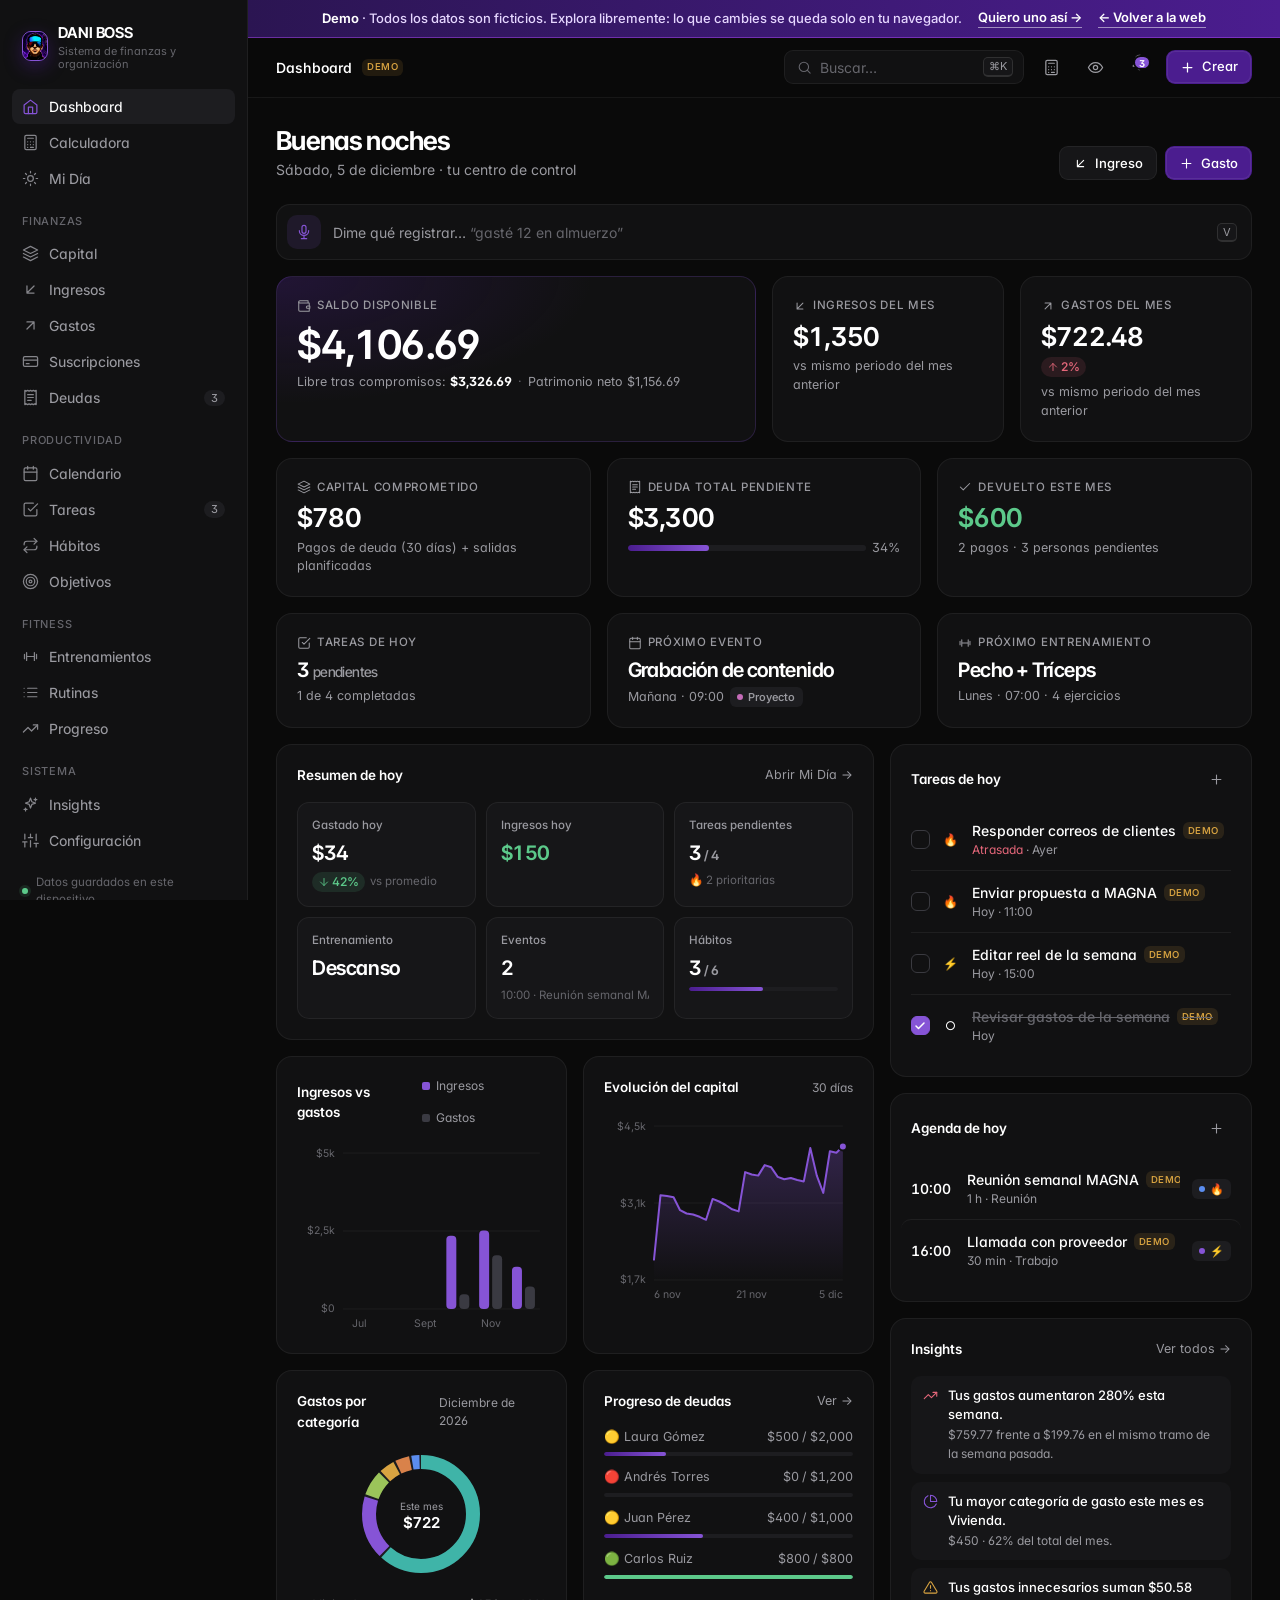
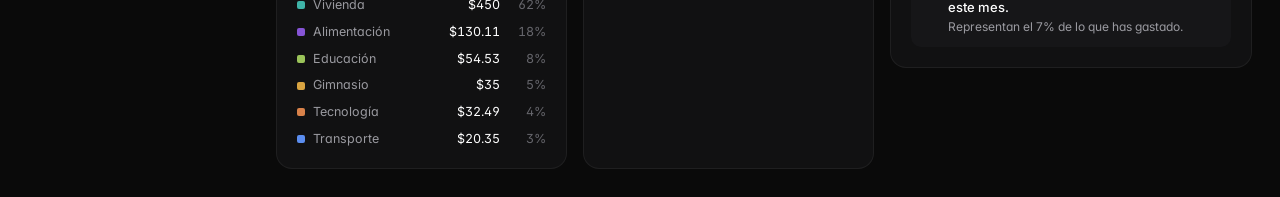
==== boss/index.html @ da334e9f "Add public BOSS dashboard demo with fictional data at /boss/ Co-Authored-By: Claude Opus 5.5 <norepl" ====
<!doctype html>
<html lang="es">
<head>
  <meta charset="utf-8">
  <meta name="viewport" content="width=device-width, initial-scale=1, viewport-fit=cover">
  <meta name="theme-color" content="#0A0A0A">
  <meta name="color-scheme" content="dark">
  <title>DANI BOSS · Demo del sistema</title>
  <meta name="description" content="Demo con datos ficticios del sistema de finanzas y organización de Dani Boss.">
  <meta name="robots" content="noindex">
  <link rel="icon" type="image/png" href="assets/avatar.png">
  <link rel="preconnect" href="https://fonts.googleapis.com">
  <link rel="preconnect" href="https://fonts.gstatic.com" crossorigin>
  <link href="https://fonts.googleapis.com/css2?family=Inter:wght@400;450;500;550;600;650;700&family=Inter+Tight:wght@500;600;650;700&display=swap" rel="stylesheet">
  <link rel="manifest" href="manifest.webmanifest">
  <link rel="apple-touch-icon" href="assets/icons/icon-180.png">
  <meta name="apple-mobile-web-app-capable" content="yes">
  <meta name="mobile-web-app-capable" content="yes">
  <meta name="apple-mobile-web-app-status-bar-style" content="black-translucent">
  <meta name="apple-mobile-web-app-title" content="DANI BOSS">
  <meta name="format-detection" content="telephone=no">
  <link rel="stylesheet" href="css/styles.css">
  <style>
    .demo-bar{display:flex;align-items:center;justify-content:center;flex-wrap:wrap;gap:6px 16px;padding:9px 16px;background:linear-gradient(90deg,#2B1552,#4B1D8F);border-bottom:1px solid rgba(183,76,255,.45);font:500 13px/1.35 Inter,system-ui,sans-serif;color:#E6D7FF;text-align:center}
    .demo-bar b{color:#fff;font-weight:650}
    .demo-bar a{color:#fff;font-weight:600;text-decoration:none;border-bottom:1px solid rgba(255,255,255,.5);white-space:nowrap}
    .demo-bar a:hover{border-color:#fff}
  </style>
</head>
<body>
  <div class="app">
    <aside class="sidebar" aria-label="Navegación principal">
      <a class="brand" href="#/dashboard">
        <div class="brand-mark"><img src="assets/avatar.png" alt="Foto de perfil"></div>
        <div><div class="brand-name">DANI BOSS</div><div class="brand-sub">Sistema de finanzas y organización</div></div>
      </a>
      <nav class="nav" id="nav"></nav>
      <div class="sidebar-footer"><span class="dot-live"></span>Datos guardados en este dispositivo</div>
    </aside>
    <div class="drawer-backdrop" id="drawer-backdrop"></div>

    <div class="main">
      <div class="demo-bar" role="note"><span><b>Demo</b> · Todos los datos son ficticios. Explora libremente: lo que cambies se queda solo en tu navegador.</span><a href="https://wa.me/593959639787?text=Hola%20Dani%2C%20vi%20la%20demo%20de%20tu%20sistema%20y%20quiero%20uno%20as%C3%AD" target="_blank" rel="noopener noreferrer">Quiero uno así →</a><a href="https://daniiboss.vercel.app/">← Volver a la web</a></div>
      <header class="topbar">
        <button class="icon-btn mobile-only" data-action="drawer" aria-label="Abrir menú"><svg viewBox="0 0 24 24" width="24" height="24" fill="none" stroke="currentColor" stroke-width="1.75" stroke-linecap="round"><path d="M4 6h16M4 12h16M4 18h16"/></svg></button>
        <div class="topbar-title" id="topbar-title"></div>
        <span class="tag demo" id="demo-chip" title="Estás viendo datos de demostración. Elimínalos en Configuración." hidden>DEMO</span>
        <div class="topbar-spacer"></div>
        <button class="search-trigger" data-action="search" aria-label="Buscar">
          <svg viewBox="0 0 24 24" width="24" height="24" fill="none" stroke="currentColor" stroke-width="1.75" stroke-linecap="round"><circle cx="11" cy="11" r="7.5"/><path d="m21 21-4.3-4.3"/></svg>
          <span class="lbl">Buscar…</span><kbd>⌘K</kbd>
        </button>
        <a class="icon-btn" href="#/calculadora" aria-label="Calculadora" title="Calculadora"><svg viewBox="0 0 24 24" width="24" height="24" fill="none" stroke="currentColor" stroke-width="1.75" stroke-linecap="round" stroke-linejoin="round"><rect x="4" y="2" width="16" height="20" rx="2"/><path d="M8 6h8M8 11h.01M12 11h.01M16 11h.01M8 15h.01M12 15h.01M16 15h.01M8 19h.01M12 19h4"/></svg></a>
        <button class="icon-btn" id="privacy-btn" data-action="privacy" aria-label="Modo privacidad"></button>
        <button class="icon-btn" data-action="bell" aria-label="Recordatorios"><svg viewBox="0 0 24 24" width="24" height="24" fill="none" stroke="currentColor" stroke-width="1.75" stroke-linecap="round" stroke-linejoin="round"><path d="M6 8a6 6 0 0 1 12 0c0 7 3 9 3 9H3s3-2 3-9"/><path d="M10.3 21a1.94 1.94 0 0 0 3.4 0"/></svg><span id="bell-badge"></span></button>
        <button class="btn btn-primary desktop-only" id="quick-btn" data-action="quick-add"><svg viewBox="0 0 24 24" width="24" height="24" fill="none" stroke="currentColor" stroke-width="2" stroke-linecap="round"><path d="M12 5v14M5 12h14"/></svg>Crear</button>
      </header>

      <main class="content" id="content" tabindex="-1">
        <div class="boot" id="boot" aria-label="Cargando">
          <div class="skeleton"></div><div class="skeleton"></div><div class="skeleton"></div><div class="skeleton"></div>
          <div class="skeleton wide"></div><div class="skeleton"></div>
        </div>
      </main>
    </div>

    <nav class="mobile-nav" id="mobile-nav" aria-label="Navegación móvil"></nav>
  </div>

  <noscript><p style="padding:24px;color:#fff">DANI OS necesita JavaScript activado.</p></noscript>

  <!-- Núcleo (sin DOM) -->
  <!-- Sincronización (Supabase, librería incluida localmente) -->
  <script src="js/config.js"></script>
  <script src="js/vendor/supabase.min.js"></script>
  <script src="js/core/utils.js"></script>
  <script src="js/core/schema.js"></script>
  <script src="js/core/storage.js"></script>
  <script src="js/core/store.js"></script>
  <script src="js/core/finance.js"></script>
  <script src="js/core/life.js"></script>
  <script src="js/core/intelligence.js"></script>
  <script src="js/core/demo.js"></script>
  <script src="js/core/capture.js"></script>
  <script src="js/core/calc.js"></script>
  <script src="js/core/cloud.js"></script>
  <script src="js/core/lock.js"></script>
  <!-- UI -->
  <script src="js/ui/icons.js"></script>
  <script src="js/ui/components.js"></script>
  <script src="js/ui/forms.js"></script>
  <!-- Vistas -->
  <script src="js/views/planning.js"></script>
  <script src="js/views/personal.js"></script>
  <script src="js/views/dashboard.js"></script>
  <script src="js/views/finance.js"></script>
  <script src="js/views/fitness.js"></script>
  <script src="js/views/settings.js"></script>
  <script src="js/views/tools.js"></script>
  <!-- Shell -->
  <script src="js/app.js"></script>
</body>
</html>
---- boss/css/styles.css ----
/* ==========================================================================
   DANI OS — Design system
   ========================================================================== */

:root {
  --bg: #0A0A0A;
  --surface-1: #111112;
  --surface-2: #161618;
  --surface-3: #1D1D20;
  --surface-hover: #202024;
  --border: rgba(255, 255, 255, 0.06);
  --border-strong: rgba(255, 255, 255, 0.11);
  --text: #FFFFFF;
  --text-2: #9A9AA0;
  --text-3: #66666C;
  --accent: #4B1D8F;
  --accent-hover: #5A25A8;
  --accent-2: #8654D6;
  --accent-soft: rgba(134, 84, 214, 0.12);
  --accent-ring: rgba(134, 84, 214, 0.45);
  --positive: #5CC98A;
  --positive-soft: rgba(92, 201, 138, 0.12);
  --negative: #E5677A;
  --negative-soft: rgba(229, 103, 122, 0.12);
  --warning: #D9A441;
  --warning-soft: rgba(217, 164, 65, 0.12);

  --radius-sm: 8px;
  --radius: 12px;
  --radius-lg: 16px;
  --shadow: 0 1px 0 rgba(255, 255, 255, 0.03) inset, 0 8px 24px rgba(0, 0, 0, 0.35);
  --shadow-lg: 0 24px 64px rgba(0, 0, 0, 0.6);
  --ease: cubic-bezier(0.2, 0.8, 0.2, 1);

  --font: "Inter", "Geist", -apple-system, BlinkMacSystemFont, "Segoe UI", sans-serif;
  --font-display: "Inter Tight", "Inter", -apple-system, sans-serif;

  --sidebar-w: 248px;
  --topbar-h: 60px;
  color-scheme: dark;
}

*, *::before, *::after { box-sizing: border-box; }
html, body { margin: 0; padding: 0; }
body {
  background: var(--bg);
  color: var(--text);
  font-family: var(--font);
  font-size: 14px;
  line-height: 1.5;
  -webkit-font-smoothing: antialiased;
  font-feature-settings: "cv11", "ss01";
  overflow-x: hidden;
}
button, input, select, textarea { font: inherit; color: inherit; }
button { cursor: pointer; background: none; border: 0; padding: 0; }
a { color: inherit; text-decoration: none; }
svg { flex-shrink: 0; }
::selection { background: var(--accent-ring); }
:focus-visible { outline: 2px solid var(--accent-ring); outline-offset: 2px; border-radius: 6px; }
::-webkit-scrollbar { width: 10px; height: 10px; }
::-webkit-scrollbar-thumb { background: #232327; border-radius: 10px; border: 3px solid var(--bg); }
::-webkit-scrollbar-track { background: transparent; }

.num { font-variant-numeric: tabular-nums; }
.muted { color: var(--text-2); }
.faint { color: var(--text-3); }
.pos { color: var(--positive); }
.neg { color: var(--negative); }
.warn { color: var(--warning); }
.accent { color: var(--accent-2); }
.hidden { display: none !important; }
[hidden] { display: none !important; }
.sr-only { position: absolute; width: 1px; height: 1px; overflow: hidden; clip: rect(0 0 0 0); }

/* ---------- App shell ---------- */
.app { display: grid; grid-template-columns: var(--sidebar-w) 1fr; min-height: 100vh; }

.sidebar {
  position: sticky; top: 0; height: 100vh;
  background: var(--surface-1);
  border-right: 1px solid var(--border);
  display: flex; flex-direction: column;
  padding: 18px 12px;
  overflow-y: auto;
}
.brand { display: flex; align-items: center; gap: 10px; padding: 4px 10px 18px; }
.brand-mark {
  width: 30px; height: 30px; border-radius: 9px;
  background: var(--accent);
  display: grid; place-items: center;
  font-family: var(--font-display); font-weight: 700; font-size: 13px; letter-spacing: -0.02em;
  box-shadow: 0 0 0 1px rgba(255,255,255,0.08) inset, 0 6px 18px rgba(75, 29, 143, 0.45);
}
.brand-mark { overflow: hidden; padding: 0; border: 1.5px solid var(--accent-2); }
.brand-mark img { width: 100%; height: 100%; object-fit: cover; display: block; }
.brand-name { font-family: var(--font-display); font-weight: 650; font-size: 15px; letter-spacing: -0.01em; }
.brand-sub { font-size: 11px; color: var(--text-3); line-height: 1.2; }

.nav { display: flex; flex-direction: column; gap: 1px; }
.nav-group-label {
  font-size: 11px; font-weight: 500; color: var(--text-3);
  text-transform: uppercase; letter-spacing: 0.07em;
  padding: 16px 10px 6px;
}
.nav-item {
  display: flex; align-items: center; gap: 10px;
  padding: 7px 10px; border-radius: var(--radius-sm);
  color: var(--text-2); font-weight: 450;
  transition: background .15s var(--ease), color .15s var(--ease);
}
.nav-item svg { width: 17px; height: 17px; opacity: .85; }
.nav-item:hover { background: var(--surface-2); color: var(--text); }
.nav-item.active { background: var(--surface-3); color: var(--text); }
.nav-item.active svg { color: var(--accent-2); opacity: 1; }
.nav-item .nav-count {
  margin-left: auto; font-size: 11px; color: var(--text-2);
  background: var(--surface-3); border-radius: 20px; padding: 0 7px;
}
.nav-sub { padding-left: 16px; }
.sidebar-footer { margin-top: auto; padding: 16px 10px 4px; font-size: 11.5px; color: var(--text-3); display:flex; align-items:center; gap:8px; }
.dot-live { width: 6px; height: 6px; border-radius: 50%; background: var(--positive); box-shadow: 0 0 0 3px var(--positive-soft); }

.main { min-width: 0; display: flex; flex-direction: column; }
.topbar {
  position: sticky; top: 0; z-index: 30;
  height: var(--topbar-h);
  display: flex; align-items: center; gap: 10px;
  padding: 0 28px;
  background: rgba(10, 10, 10, 0.78);
  backdrop-filter: blur(14px) saturate(140%);
  -webkit-backdrop-filter: blur(14px) saturate(140%);
  border-bottom: 1px solid var(--border);
}
.topbar-title { font-weight: 550; font-size: 14px; display:flex; align-items:center; gap:8px; min-width: 0; }
.topbar-title .crumb { color: var(--text-3); font-weight: 450; }
.topbar-spacer { flex: 1; }
.search-trigger {
  display: flex; align-items: center; gap: 8px;
  height: 34px; padding: 0 10px 0 12px; min-width: 240px;
  border-radius: 9px; border: 1px solid var(--border);
  background: var(--surface-1); color: var(--text-3);
  transition: border-color .15s, background .15s;
}
.search-trigger:hover { border-color: var(--border-strong); background: var(--surface-2); }
.search-trigger svg { width: 15px; height: 15px; }
.search-trigger kbd { margin-left: auto; }
kbd {
  font-family: var(--font); font-size: 11px; color: var(--text-2);
  border: 1px solid var(--border-strong); border-bottom-width: 2px;
  border-radius: 5px; padding: 0 5px; background: var(--surface-2);
}
.icon-btn {
  width: 34px; height: 34px; border-radius: 9px;
  display: grid; place-items: center; position: relative;
  color: var(--text-2);
  transition: background .15s, color .15s;
}
.icon-btn:hover { background: var(--surface-2); color: var(--text); }
.icon-btn svg { width: 17px; height: 17px; }
.icon-btn.on { color: var(--accent-2); background: var(--accent-soft); }
.icon-btn.sm { width: 28px; height: 28px; border-radius: 7px; }
.icon-btn.sm svg { width: 15px; height: 15px; }
.badge-dot {
  position: absolute; top: 5px; right: 5px; min-width: 15px; height: 15px; padding: 0 4px;
  border-radius: 10px; background: var(--accent-2); color: #fff;
  font-size: 9.5px; font-weight: 650; display: grid; place-items: center;
  border: 2px solid var(--bg);
}

.content { padding: 28px; max-width: 1360px; width: 100%; margin: 0 auto; }
.view-enter { animation: viewIn .28s var(--ease); }
@keyframes viewIn { from { opacity: 0; transform: translateY(6px); } to { opacity: 1; transform: none; } }

/* ---------- Page header ---------- */
.page-head { display: flex; align-items: flex-end; justify-content: space-between; gap: 16px; margin-bottom: 24px; flex-wrap: wrap; }
.page-title { font-family: var(--font-display); font-size: 26px; font-weight: 650; letter-spacing: -0.025em; margin: 0; line-height: 1.15; }
.page-sub { color: var(--text-2); margin-top: 4px; }
.page-actions { display: flex; gap: 8px; align-items: center; flex-wrap: wrap; }

.section-title {
  display: flex; align-items: center; justify-content: space-between; gap: 12px;
  margin: 0 0 14px;
}
.section-title h3 { margin: 0; font-size: 13.5px; font-weight: 600; letter-spacing: -0.005em; }
.section-title .link { font-size: 12.5px; color: var(--text-2); display: inline-flex; align-items: center; gap: 4px; }
.section-title .link:hover { color: var(--text); }
.section-title .link svg { width: 14px; height: 14px; }

/* ---------- Grid ---------- */
.grid { display: grid; gap: 16px; }
.cols-2 { grid-template-columns: repeat(2, minmax(0, 1fr)); }
.cols-3 { grid-template-columns: repeat(3, minmax(0, 1fr)); }
.cols-4 { grid-template-columns: repeat(4, minmax(0, 1fr)); }
.cols-6 { grid-template-columns: repeat(6, minmax(0, 1fr)); }
.span-2 { grid-column: span 2; }
.span-3 { grid-column: span 3; }
.split { display: grid; gap: 16px; grid-template-columns: minmax(0, 1.65fr) minmax(0, 1fr); align-items: start; }
.stack { display: flex; flex-direction: column; gap: 16px; }
.row { display: flex; align-items: center; gap: 10px; }
.row.wrap { flex-wrap: wrap; }
.between { justify-content: space-between; }
.mt-16 { margin-top: 16px; } .mt-24 { margin-top: 24px; } .mt-8 { margin-top: 8px; }

/* ---------- Card ---------- */
.card {
  background: var(--surface-1);
  border: 1px solid var(--border);
  border-radius: var(--radius-lg);
  padding: 20px;
  min-width: 0;
  transition: border-color .2s var(--ease);
}
.card.pad-0 { padding: 0; }
.card.tight { padding: 16px; }
.card-hover:hover { border-color: var(--border-strong); }
.card-head { display: flex; align-items: center; justify-content: space-between; gap: 10px; margin-bottom: 16px; }
.card-head h3 { margin: 0; font-size: 13.5px; font-weight: 600; }
.card-head .sub { font-size: 12px; color: var(--text-2); }

.stat-label {
  font-size: 11.5px; font-weight: 500; color: var(--text-2);
  text-transform: uppercase; letter-spacing: 0.06em;
  display: flex; align-items: center; gap: 6px;
}
.stat-label svg { width: 14px; height: 14px; }
.stat-value {
  font-family: var(--font-display);
  font-size: 26px; font-weight: 620; letter-spacing: -0.03em;
  margin-top: 8px; line-height: 1.1;
  font-variant-numeric: tabular-nums;
  white-space: nowrap; overflow: hidden; text-overflow: ellipsis;
}
.stat-value.xl { font-size: 40px; }
.stat-value.lg { font-size: 32px; }
.stat-value.md { font-size: 20px; }
.stat-meta { font-size: 12.5px; color: var(--text-2); margin-top: 6px; display: flex; align-items: center; gap: 6px; flex-wrap: wrap; }
.stat-card { position: relative; overflow: hidden; }
.stat-card.hero {
  background:
    radial-gradient(120% 140% at 0% 0%, rgba(75, 29, 143, 0.28), transparent 55%),
    var(--surface-1);
  border-color: rgba(134, 84, 214, 0.22);
}
.trend { display: inline-flex; align-items: center; gap: 2px; font-size: 12px; font-weight: 550; padding: 1px 6px; border-radius: 20px; }
.trend svg { width: 12px; height: 12px; }
.trend.up { color: var(--positive); background: var(--positive-soft); }
.trend.down { color: var(--negative); background: var(--negative-soft); }
.trend.flat { color: var(--text-2); background: var(--surface-3); }

/* ---------- Buttons ---------- */
.btn {
  display: inline-flex; align-items: center; justify-content: center; gap: 7px;
  height: 34px; padding: 0 13px; border-radius: 9px;
  font-weight: 520; font-size: 13px; white-space: nowrap;
  border: 1px solid transparent;
  transition: background .15s var(--ease), border-color .15s, transform .1s, color .15s;
}
.btn:active { transform: scale(0.98); }
.btn svg { width: 15px; height: 15px; }
.btn-primary { background: var(--accent); color: #fff; box-shadow: 0 0 0 1px rgba(255,255,255,0.08) inset; }
.btn-primary:hover { background: var(--accent-hover); }
.btn-secondary { background: var(--surface-2); border-color: var(--border); color: var(--text); }
.btn-secondary:hover { background: var(--surface-3); border-color: var(--border-strong); }
.btn-ghost { color: var(--text-2); }
.btn-ghost:hover { background: var(--surface-2); color: var(--text); }
.btn-danger { background: rgba(229, 103, 122, 0.16); color: #F3A0AC; border-color: rgba(229,103,122,.25); }
.btn-danger:hover { background: rgba(229, 103, 122, 0.24); }
.btn-danger-ghost { color: var(--negative); }
.btn-danger-ghost:hover { background: var(--negative-soft); }
.btn.sm { height: 28px; padding: 0 10px; font-size: 12.5px; border-radius: 8px; }
.btn.block { width: 100%; }

/* ---------- Segmented / chips ---------- */
.segmented {
  display: inline-flex; padding: 3px; gap: 2px;
  background: var(--surface-1); border: 1px solid var(--border); border-radius: 10px;
}
.segmented button {
  height: 28px; padding: 0 11px; border-radius: 7px;
  color: var(--text-2); font-size: 12.5px; font-weight: 500;
  transition: background .15s, color .15s;
}
.segmented button:hover { color: var(--text); }
.segmented button.active { background: var(--surface-3); color: var(--text); box-shadow: 0 1px 2px rgba(0,0,0,.4); }

.chips { display: flex; gap: 6px; flex-wrap: wrap; }
.chip {
  height: 28px; padding: 0 11px; border-radius: 20px;
  border: 1px solid var(--border); color: var(--text-2);
  font-size: 12.5px; font-weight: 500; display: inline-flex; align-items: center; gap: 6px;
  transition: all .15s;
}
.chip:hover { border-color: var(--border-strong); color: var(--text); }
.chip.active { background: var(--accent-soft); border-color: rgba(134,84,214,.4); color: #CDB6F5; }
.chip .count { color: var(--text-3); font-size: 11.5px; }

.tag {
  display: inline-flex; align-items: center; gap: 5px;
  height: 20px; padding: 0 7px; border-radius: 6px;
  font-size: 11px; font-weight: 550; letter-spacing: .01em;
  background: var(--surface-3); color: var(--text-2);
  white-space: nowrap;
}
.tag .sw { width: 6px; height: 6px; border-radius: 50%; }
.tag.demo { background: rgba(217,164,65,.12); color: var(--warning); letter-spacing: .06em; font-size: 9.5px; height: 17px; padding: 0 5px; }
.tag.pos { background: var(--positive-soft); color: var(--positive); }
.tag.neg { background: var(--negative-soft); color: var(--negative); }
.tag.warn { background: var(--warning-soft); color: var(--warning); }
.tag.accent { background: var(--accent-soft); color: #C3A6F2; }

/* ---------- Progress ---------- */
.progress { height: 6px; background: var(--surface-3); border-radius: 10px; overflow: hidden; position: relative; }
.progress > span {
  display: block; height: 100%; border-radius: 10px;
  background: linear-gradient(90deg, var(--accent), var(--accent-2));
  transition: width .6s var(--ease);
}
.progress.pos > span { background: var(--positive); }
.progress.lg { height: 10px; }
.progress.sm { height: 4px; }

/* ---------- Lists ---------- */
.list { display: flex; flex-direction: column; }
.list-item {
  display: flex; align-items: center; gap: 12px;
  padding: 11px 0; border-top: 1px solid var(--border);
  min-width: 0;
}
.list-item:first-child { border-top: 0; }
.card.pad-0 .list-item { padding: 12px 18px; }
.list-item .grow { flex: 1; min-width: 0; }
.list-item .title { font-weight: 500; white-space: nowrap; overflow: hidden; text-overflow: ellipsis; display:flex; align-items:center; gap:7px; }
.list-item .meta { font-size: 12px; color: var(--text-2); white-space: nowrap; overflow: hidden; text-overflow: ellipsis; }
.list-item .amount { font-weight: 560; font-variant-numeric: tabular-nums; white-space: nowrap; }
.list-item.clickable { cursor: pointer; transition: background .12s; border-radius: 10px; }
.list-item.clickable:hover { background: var(--surface-2); }
.card:not(.pad-0) .list-item.clickable { margin: 0 -10px; padding-left: 10px; padding-right: 10px; }
.row-actions { display: flex; gap: 2px; opacity: 0; transition: opacity .15s; }
.list-item:hover .row-actions, .block:hover .row-actions, .debt-card:hover .row-actions { opacity: 1; }

.icon-tile {
  width: 34px; height: 34px; border-radius: 10px;
  display: grid; place-items: center; flex-shrink: 0;
  background: var(--surface-3); color: var(--text-2);
}
.icon-tile svg { width: 16px; height: 16px; }
.icon-tile.pos { background: var(--positive-soft); color: var(--positive); }
.icon-tile.neg { background: var(--negative-soft); color: var(--negative); }
.icon-tile.accent { background: var(--accent-soft); color: var(--accent-2); }
.icon-tile.warn { background: var(--warning-soft); color: var(--warning); }

.group-label {
  font-size: 11.5px; font-weight: 550; color: var(--text-2);
  text-transform: uppercase; letter-spacing: .06em;
  display: flex; justify-content: space-between; padding: 18px 0 6px;
}
.group-label:first-child { padding-top: 0; }

.empty {
  text-align: center; padding: 36px 16px; color: var(--text-2);
  display: flex; flex-direction: column; align-items: center; gap: 10px;
}
.empty .icon-tile { width: 44px; height: 44px; border-radius: 13px; }
.empty .icon-tile svg { width: 20px; height: 20px; }
.empty strong { color: var(--text); font-weight: 560; }
.empty p { margin: 0; max-width: 320px; font-size: 13px; }

/* ---------- Checkbox ---------- */
.check {
  width: 19px; height: 19px; border-radius: 6px; flex-shrink: 0;
  border: 1.5px solid #3A3A40; display: grid; place-items: center;
  transition: all .15s var(--ease); color: transparent;
}
.check svg { width: 12px; height: 12px; stroke-width: 3; }
.check:hover { border-color: var(--accent-2); }
.check.on { background: var(--accent-2); border-color: var(--accent-2); color: #fff; }
.check.round { border-radius: 50%; }
.done-text { text-decoration: line-through; color: var(--text-3) !important; }

.prio { font-size: 12px; width: 18px; text-align: center; flex-shrink: 0; }
.status-pill {
  height: 22px; padding: 0 9px; border-radius: 20px; font-size: 11.5px; font-weight: 550;
  display: inline-flex; align-items: center; gap: 5px; white-space: nowrap;
  background: var(--surface-3); color: var(--text-2); transition: all .15s;
}
.status-pill::before { content: ""; width: 6px; height: 6px; border-radius: 50%; background: currentColor; }
.status-pill.pendiente { color: var(--text-2); }
.status-pill.en_progreso { color: var(--warning); background: var(--warning-soft); }
.status-pill.completado, .status-pill.completada { color: var(--positive); background: var(--positive-soft); }
button.status-pill:hover { filter: brightness(1.2); }

/* ---------- Forms ---------- */
.form-grid { display: grid; grid-template-columns: repeat(2, minmax(0, 1fr)); gap: 14px; }
.field { display: flex; flex-direction: column; gap: 6px; grid-column: span 2; min-width: 0; }
.field.half { grid-column: span 1; }
.field label, .field .label { font-size: 12.5px; color: var(--text-2); font-weight: 500; }
.field .hint { font-size: 11.5px; color: var(--text-3); }
.input, .select, .textarea {
  width: 100%; height: 38px; padding: 0 12px;
  background: var(--surface-2); border: 1px solid var(--border-strong);
  border-radius: 9px; color: var(--text); outline: none;
  transition: border-color .15s, box-shadow .15s, background .15s;
}
.textarea { height: auto; min-height: 76px; padding: 10px 12px; resize: vertical; }
.select { appearance: none; padding-right: 32px;
  background-image: url("data:image/svg+xml,%3Csvg xmlns='http://www.w3.org/2000/svg' width='16' height='16' viewBox='0 0 24 24' fill='none' stroke='%239A9AA0' stroke-width='2' stroke-linecap='round'%3E%3Cpath d='m6 9 6 6 6-6'/%3E%3C/svg%3E");
  background-repeat: no-repeat; background-position: right 10px center; }
.input:hover, .select:hover, .textarea:hover { border-color: #34343A; }
.input:focus, .select:focus, .textarea:focus { border-color: var(--accent-2); box-shadow: 0 0 0 3px var(--accent-soft); background: var(--surface-3); }
.input.invalid { border-color: var(--negative); box-shadow: 0 0 0 3px var(--negative-soft); }
.input::placeholder, .textarea::placeholder { color: var(--text-3); }
input[type="date"], input[type="time"] { color-scheme: dark; }
.input-money { position: relative; }
.input-money .prefix { position: absolute; left: 12px; top: 50%; transform: translateY(-50%); color: var(--text-3); pointer-events: none; }
.input-money .input { padding-left: 26px; font-variant-numeric: tabular-nums; }
.toggle { display: flex; align-items: center; gap: 10px; cursor: pointer; user-select: none; font-size: 13px; color: var(--text); }
.toggle input { display: none; }
.toggle .track { width: 34px; height: 20px; border-radius: 20px; background: var(--surface-3); border: 1px solid var(--border-strong); position: relative; transition: background .2s; flex-shrink: 0; }
.toggle .track::after { content: ""; position: absolute; top: 2px; left: 2px; width: 14px; height: 14px; border-radius: 50%; background: #9A9AA0; transition: transform .2s var(--ease), background .2s; }
.toggle input:checked + .track { background: var(--accent); border-color: var(--accent-2); }
.toggle input:checked + .track::after { transform: translateX(14px); background: #fff; }
.field .segmented { display: flex; }
.field .segmented button { flex: 1; }
.form-error { color: #F3A0AC; background: var(--negative-soft); border: 1px solid rgba(229,103,122,.25); padding: 9px 12px; border-radius: 9px; font-size: 12.5px; margin-top: 14px; }

/* ---------- Modal ---------- */
.overlay {
  position: fixed; inset: 0; z-index: 100;
  background: rgba(0, 0, 0, 0.62);
  backdrop-filter: blur(4px); -webkit-backdrop-filter: blur(4px);
  display: flex; align-items: center; justify-content: center; padding: 20px;
  animation: fadeIn .18s var(--ease);
}
.overlay.closing { animation: fadeOut .15s var(--ease) forwards; }
.modal {
  width: 100%; max-width: 520px; max-height: calc(100vh - 40px);
  display: flex; flex-direction: column;
  background: var(--surface-1); border: 1px solid var(--border-strong);
  border-radius: 18px; box-shadow: var(--shadow-lg);
  animation: modalIn .24s var(--ease);
}
.modal.lg { max-width: 720px; }
.modal.sm { max-width: 420px; }
.overlay.closing .modal { animation: modalOut .15s var(--ease) forwards; }
.modal-head { padding: 20px 22px 0; display: flex; align-items: flex-start; gap: 12px; }
.modal-head h2 { margin: 0; font-size: 17px; font-weight: 620; letter-spacing: -0.015em; font-family: var(--font-display); }
.modal-head p { margin: 4px 0 0; color: var(--text-2); font-size: 13px; }
.modal-head .icon-btn { margin: -4px -6px 0 auto; }
.modal-body { padding: 18px 22px 22px; overflow-y: auto; }
.modal-actions { display: flex; align-items: center; gap: 8px; margin-top: 22px; }
.modal-actions .spacer { flex: 1; }
@keyframes fadeIn { from { opacity: 0; } to { opacity: 1; } }
@keyframes fadeOut { to { opacity: 0; } }
@keyframes modalIn { from { opacity: 0; transform: translateY(10px) scale(.98); } to { opacity: 1; transform: none; } }
@keyframes modalOut { to { opacity: 0; transform: translateY(6px) scale(.98); } }

/* ---------- Toast ---------- */
.toasts { position: fixed; right: 20px; bottom: 20px; z-index: 200; display: flex; flex-direction: column; gap: 8px; align-items: flex-end; pointer-events: none; }
.toast {
  pointer-events: auto;
  display: flex; align-items: center; gap: 10px;
  min-width: 240px; max-width: 380px;
  padding: 11px 14px; border-radius: 12px;
  background: var(--surface-3); border: 1px solid var(--border-strong);
  box-shadow: var(--shadow-lg); font-size: 13px;
  animation: toastIn .3s var(--ease);
}
.toast svg { width: 16px; height: 16px; }
.toast.success svg { color: var(--positive); }
.toast.error svg { color: var(--negative); }
.toast.info svg { color: var(--accent-2); }
.toast.leaving { animation: toastOut .2s var(--ease) forwards; }
@keyframes toastIn { from { opacity: 0; transform: translateY(10px) scale(.97); } to { opacity: 1; transform: none; } }
@keyframes toastOut { to { opacity: 0; transform: translateY(6px); } }

/* ---------- Popover (notifications / quick add) ---------- */
.popover {
  position: fixed; z-index: 90; width: 360px; max-width: calc(100vw - 24px);
  background: var(--surface-1); border: 1px solid var(--border-strong);
  border-radius: 14px; box-shadow: var(--shadow-lg);
  animation: modalIn .18s var(--ease);
  overflow: hidden;
}
.popover-head { padding: 14px 16px 10px; display: flex; justify-content: space-between; align-items: center; border-bottom: 1px solid var(--border); }
.popover-head strong { font-size: 13.5px; font-weight: 600; }
.popover-body { max-height: 420px; overflow-y: auto; padding: 6px; }
.menu-item { display: flex; align-items: center; gap: 11px; width: 100%; text-align: left; padding: 9px 10px; border-radius: 9px; transition: background .12s; }
.menu-item:hover, .menu-item.sel { background: var(--surface-2); }
.menu-item .icon-tile { width: 30px; height: 30px; border-radius: 8px; }
.menu-item .t { font-weight: 500; font-size: 13px; }
.menu-item .d { font-size: 12px; color: var(--text-2); }
.notif { display: flex; gap: 11px; padding: 10px; border-radius: 10px; align-items: flex-start; }
.notif:hover { background: var(--surface-2); }
.notif .icon-tile { width: 30px; height: 30px; border-radius: 8px; }
.notif .t { font-size: 13px; font-weight: 500; line-height: 1.4; }
.notif .d { font-size: 12px; color: var(--text-2); margin-top: 2px; }

/* ---------- Command palette ---------- */
.palette { width: 100%; max-width: 620px; align-self: flex-start; margin-top: 10vh; background: var(--surface-1); border: 1px solid var(--border-strong); border-radius: 16px; box-shadow: var(--shadow-lg); overflow: hidden; animation: modalIn .2s var(--ease); }
.palette-input { display: flex; align-items: center; gap: 10px; padding: 0 16px; border-bottom: 1px solid var(--border); }
.palette-input svg { width: 18px; height: 18px; color: var(--text-3); }
.palette-input input { flex: 1; height: 54px; background: transparent; border: 0; outline: none; font-size: 15px; }
.palette-results { max-height: 420px; overflow-y: auto; padding: 6px; }
.palette-group { font-size: 11px; color: var(--text-3); text-transform: uppercase; letter-spacing: .07em; padding: 10px 10px 4px; font-weight: 550; }
.palette-foot { display: flex; gap: 14px; padding: 9px 16px; border-top: 1px solid var(--border); font-size: 11.5px; color: var(--text-3); }
mark { background: var(--accent-soft); color: #D8C5F7; border-radius: 3px; padding: 0 1px; }

/* ---------- Charts ---------- */
.chart { width: 100%; display: block; overflow: visible; }
.chart text { fill: var(--text-3); font-size: 10.5px; font-family: var(--font); }
.chart .grid-line { stroke: rgba(255,255,255,0.05); }
.chart .bar { transition: opacity .15s; }
.chart .bar:hover { opacity: .8; }
.chart-legend { display: flex; gap: 14px; flex-wrap: wrap; font-size: 12px; color: var(--text-2); }
.chart-legend span { display: inline-flex; align-items: center; gap: 6px; }
.chart-legend i { width: 8px; height: 8px; border-radius: 2px; display: inline-block; }
.donut-wrap { display: flex; align-items: center; gap: 20px; }
.donut-wrap .chart { width: 132px; height: 132px; flex-shrink: 0; }
.donut-legend { flex: 1; min-width: 0; display: flex; flex-direction: column; gap: 8px; }
.donut-legend .lrow { display: flex; align-items: center; gap: 8px; font-size: 12.5px; }
.donut-legend .lrow .n { flex: 1; color: var(--text-2); white-space: nowrap; overflow: hidden; text-overflow: ellipsis; }
.donut-legend i { width: 8px; height: 8px; border-radius: 2px; flex-shrink: 0; }
.donut-legend .pct { width: 38px; text-align: right; }
.donut-host { container-type: inline-size; }
@container (max-width: 380px) {
  .donut-wrap { flex-direction: column; align-items: stretch; gap: 16px; }
  .donut-wrap .chart { margin: 0 auto; }
}
.hbar { display: flex; flex-direction: column; gap: 12px; }
.hbar-row .top { display: flex; justify-content: space-between; gap: 8px; font-size: 12.5px; margin-bottom: 6px; }
.hbar-row .top .n { color: var(--text-2); display:flex; align-items:center; gap:7px; min-width:0; }
.hbar-row .top .n i { width: 8px; height: 8px; border-radius: 2px; flex-shrink: 0; }

/* ---------- Timeline (gastos del día / mi día) ---------- */
.timeline { position: relative; }
.tl-item { display: grid; grid-template-columns: 54px 18px 1fr auto; gap: 10px; align-items: start; padding: 2px 0; }
.tl-time { font-variant-numeric: tabular-nums; color: var(--text-2); font-size: 12.5px; padding-top: 11px; text-align: right; }
.tl-rail { position: relative; height: 100%; display: flex; justify-content: center; }
.tl-rail::before { content: ""; position: absolute; top: 0; bottom: 0; width: 1px; background: var(--border-strong); }
.tl-item:first-child .tl-rail::before { top: 16px; }
.tl-item:last-child .tl-rail::before { bottom: calc(100% - 16px); }
.tl-dot { position: relative; margin-top: 12px; width: 9px; height: 9px; border-radius: 50%; background: var(--surface-1); border: 2px solid var(--accent-2); }
.tl-body { padding: 8px 12px; border-radius: 10px; min-width: 0; transition: background .12s; cursor: pointer; }
.tl-body:hover { background: var(--surface-2); }
.tl-body .title { font-weight: 500; display: flex; gap: 8px; align-items: center; flex-wrap: wrap; }
.tl-body .meta { font-size: 12px; color: var(--text-2); }
.tl-amount { padding-top: 9px; font-weight: 580; font-variant-numeric: tabular-nums; }
.tl-total {
  display: flex; justify-content: space-between; align-items: center;
  margin-top: 14px; padding: 16px 18px; border-radius: 12px;
  background: var(--surface-2); border: 1px solid var(--border);
}
.tl-total .lbl { font-size: 11.5px; letter-spacing: .07em; text-transform: uppercase; color: var(--text-2); font-weight: 550; }
.tl-total .val { font-family: var(--font-display); font-size: 24px; font-weight: 640; letter-spacing: -0.02em; }

.insight-line { display: flex; gap: 10px; align-items: flex-start; padding: 10px 12px; border-radius: 10px; background: var(--surface-2); font-size: 13px; }
.insight-line svg { width: 15px; height: 15px; margin-top: 2px; }

/* ---------- Mi Día blocks ---------- */
.blocks { display: flex; flex-direction: column; gap: 6px; }
.block {
  display: grid; grid-template-columns: 22px 64px 1fr auto; gap: 12px; align-items: center;
  padding: 12px 14px; border-radius: 12px;
  background: var(--surface-1); border: 1px solid var(--border);
  transition: border-color .15s, background .15s, transform .15s, opacity .15s;
  position: relative;
}
.block:hover { border-color: var(--border-strong); }
.block.now { border-color: rgba(134,84,214,.45); background: linear-gradient(90deg, rgba(75,29,143,.16), var(--surface-1) 60%); }
.block.now::before { content: ""; position: absolute; left: -1px; top: 10px; bottom: 10px; width: 3px; border-radius: 3px; background: var(--accent-2); }
.block.dragging { opacity: .4; }
.block.drop-target { border-color: var(--accent-2); border-style: dashed; }
.block.is-done .b-title { text-decoration: line-through; color: var(--text-3); }
.grip { color: var(--text-3); cursor: grab; display: grid; place-items: center; }
.grip svg { width: 16px; height: 16px; }
.b-time { font-variant-numeric: tabular-nums; font-weight: 560; }
.b-time small { display: block; color: var(--text-3); font-weight: 450; font-size: 11.5px; }
.b-title { font-weight: 520; display: flex; gap: 8px; align-items: center; min-width: 0; }
.b-title span { white-space: nowrap; overflow: hidden; text-overflow: ellipsis; }
.b-right { display: flex; gap: 8px; align-items: center; }
.now-label { font-size: 10.5px; color: var(--accent-2); font-weight: 650; letter-spacing: .08em; text-transform: uppercase; }

/* ---------- Calendar ---------- */
.cal-month { display: grid; grid-template-columns: repeat(7, minmax(0, 1fr)); border-top: 1px solid var(--border); border-left: 1px solid var(--border); border-radius: 12px; overflow: hidden; }
.cal-dow { font-size: 11px; color: var(--text-3); text-transform: uppercase; letter-spacing: .07em; padding: 10px; border-right: 1px solid var(--border); border-bottom: 1px solid var(--border); font-weight: 550; background: var(--surface-1); }
.cal-cell { min-height: 108px; padding: 6px; border-right: 1px solid var(--border); border-bottom: 1px solid var(--border); background: var(--surface-1); cursor: pointer; transition: background .12s; min-width: 0; display: flex; flex-direction: column; gap: 3px; }
.cal-cell:hover { background: var(--surface-2); }
.cal-cell.out { background: #0D0D0E; }
.cal-cell.out .cal-num { color: var(--text-3); }
.cal-num { font-size: 12px; font-weight: 550; color: var(--text-2); width: 24px; height: 24px; display: grid; place-items: center; border-radius: 50%; }
.cal-cell.today .cal-num { background: var(--accent); color: #fff; }
.ev-chip { font-size: 11.5px; padding: 2px 6px; border-radius: 5px; white-space: nowrap; overflow: hidden; text-overflow: ellipsis; background: var(--surface-3); border-left: 2px solid var(--c, var(--accent-2)); color: var(--text); cursor: pointer; }
.ev-chip:hover { filter: brightness(1.25); }
.ev-chip.derived { opacity: .75; border-left-style: dotted; }
.ev-more { font-size: 11px; color: var(--text-3); padding-left: 4px; }
.cal-week { display: grid; grid-template-columns: repeat(7, minmax(0, 1fr)); gap: 8px; }
.cal-wcol { background: var(--surface-1); border: 1px solid var(--border); border-radius: 12px; min-height: 340px; padding: 8px; display: flex; flex-direction: column; gap: 6px; min-width: 0; }
.cal-wcol.today { border-color: rgba(134,84,214,.4); }
.cal-whead { display: flex; justify-content: space-between; align-items: baseline; padding: 4px 4px 8px; border-bottom: 1px solid var(--border); margin-bottom: 4px; cursor: pointer; }
.cal-whead .d { font-size: 11px; color: var(--text-3); text-transform: uppercase; letter-spacing: .07em; }
.cal-whead .n { font-family: var(--font-display); font-weight: 620; font-size: 18px; }
.ev-card { padding: 7px 8px; border-radius: 8px; background: var(--surface-2); border-left: 2px solid var(--c, var(--accent-2)); cursor: pointer; transition: background .12s; min-width: 0; }
.ev-card:hover { background: var(--surface-3); }
.ev-card .t { font-size: 12.5px; font-weight: 520; white-space: nowrap; overflow: hidden; text-overflow: ellipsis; }
.ev-card .m { font-size: 11px; color: var(--text-2); }
.cal-day { display: flex; flex-direction: column; }
.hour-row { display: grid; grid-template-columns: 60px 1fr; min-height: 52px; border-top: 1px solid var(--border); }
.hour-row .h { font-size: 11.5px; color: var(--text-3); padding: 6px 10px 0 0; text-align: right; font-variant-numeric: tabular-nums; }
.hour-row .slot { padding: 4px 0; display: flex; flex-direction: column; gap: 4px; cursor: pointer; }
.hour-row .slot:hover { background: rgba(255,255,255,0.015); }
.hour-row.now-row .h { color: var(--accent-2); font-weight: 600; }

/* ---------- Debts ---------- */
.debt-grid { display: grid; grid-template-columns: repeat(auto-fill, minmax(320px, 1fr)); gap: 14px; }
.debt-card { display: flex; flex-direction: column; gap: 14px; }
.debt-top { display: flex; align-items: center; gap: 12px; }
.avatar { width: 38px; height: 38px; border-radius: 50%; display: grid; place-items: center; font-weight: 620; font-size: 13.5px; background: var(--surface-3); color: var(--text); flex-shrink: 0; border: 1px solid var(--border-strong); }
.debt-name { font-weight: 600; font-size: 14.5px; display: flex; gap: 8px; align-items: center; }
.debt-nums { display: grid; grid-template-columns: repeat(3, 1fr); gap: 8px; }
.debt-nums .k { font-size: 11px; color: var(--text-3); text-transform: uppercase; letter-spacing: .06em; }
.debt-nums .v { font-weight: 600; font-variant-numeric: tabular-nums; margin-top: 2px; }
.debt-foot { display: flex; justify-content: space-between; align-items: center; gap: 8px; font-size: 12px; color: var(--text-2); padding-top: 12px; border-top: 1px solid var(--border); flex-wrap: wrap; }
.debt-hero { display: grid; grid-template-columns: 1.3fr 1fr; gap: 16px; align-items: start; }
.kv { display: grid; grid-template-columns: repeat(4, 1fr); gap: 12px; margin-top: 18px; }
.kv .k { font-size: 11px; color: var(--text-3); text-transform: uppercase; letter-spacing: .06em; }
.kv .v { font-weight: 600; font-variant-numeric: tabular-nums; margin-top: 3px; font-size: 15px; }

/* ---------- Capital breakdown ---------- */
.formula { display: flex; flex-direction: column; }
.formula .fr { display: flex; justify-content: space-between; padding: 9px 0; border-top: 1px dashed var(--border); font-variant-numeric: tabular-nums; gap: 10px; }
.formula .fr:first-child { border-top: 0; }
.formula .fr .op { color: var(--text-3); width: 14px; display: inline-block; }
.formula .fr.total { border-top: 1px solid var(--border-strong); font-weight: 650; padding-top: 12px; margin-top: 4px; }

/* ---------- Habits ---------- */
.habit-card { display: flex; flex-direction: column; gap: 14px; }
.habit-head { display: flex; align-items: center; gap: 12px; }
.habit-emoji { width: 38px; height: 38px; border-radius: 11px; background: var(--surface-3); display: grid; place-items: center; font-size: 18px; flex-shrink: 0; }
.habit-stats { display: flex; gap: 22px; }
.habit-stats .k { font-size: 11px; color: var(--text-3); text-transform: uppercase; letter-spacing: .06em; }
.habit-stats .v { font-weight: 620; font-size: 17px; font-variant-numeric: tabular-nums; font-family: var(--font-display); }
.heat { display: grid; grid-auto-flow: column; grid-template-rows: repeat(7, 11px); gap: 3px; overflow-x: auto; padding-bottom: 2px; justify-content: start; }
.heat i { width: 11px; height: 11px; border-radius: 3px; background: var(--surface-3); display: block; }
.heat i.on { background: var(--accent-2); }
.heat i.future { background: transparent; }
.heat i.today { outline: 1px solid rgba(255,255,255,.35); outline-offset: 0; }
.week-toggles { display: grid; grid-template-columns: repeat(7, 1fr); gap: 6px; }
.wt { display: flex; flex-direction: column; align-items: center; gap: 4px; font-size: 10.5px; color: var(--text-3); }
.wt button { width: 30px; height: 30px; border-radius: 9px; border: 1px solid var(--border-strong); display: grid; place-items: center; color: transparent; transition: all .15s; }
.wt button svg { width: 14px; height: 14px; stroke-width: 3; }
.wt button:hover { border-color: var(--accent-2); }
.wt button.on { background: var(--accent-2); border-color: var(--accent-2); color: #fff; }
.wt.is-today { color: var(--text); font-weight: 600; }

/* ---------- Workouts ---------- */
.routine-day { display: flex; flex-direction: column; gap: 10px; }
.routine-day .dow { font-size: 11px; color: var(--text-3); text-transform: uppercase; letter-spacing: .07em; font-weight: 600; }
.ex-row { display: grid; grid-template-columns: 1fr auto; gap: 8px; padding: 9px 0; border-top: 1px solid var(--border); align-items: center; }
.ex-row .n { font-weight: 500; font-size: 13px; }
.ex-row .m { font-size: 12px; color: var(--text-2); font-variant-numeric: tabular-nums; }
.log-table { width: 100%; border-collapse: collapse; }
.log-table th { font-size: 11px; color: var(--text-3); text-transform: uppercase; letter-spacing: .06em; font-weight: 550; text-align: left; padding: 0 6px 8px; }
.log-table td { padding: 4px 6px; border-top: 1px solid var(--border); }
.log-table td:first-child { font-weight: 500; font-size: 13px; }
.log-table .input { height: 34px; padding: 0 8px; text-align: center; }
.mini-cal { display: grid; grid-template-columns: repeat(7, 1fr); gap: 5px; }
.mini-cal .dow { font-size: 10.5px; color: var(--text-3); text-align: center; text-transform: uppercase; }
.mini-cal .d { aspect-ratio: 1; border-radius: 8px; display: grid; place-items: center; font-size: 12px; background: var(--surface-2); color: var(--text-2); font-variant-numeric: tabular-nums; }
.mini-cal .d.planned { box-shadow: inset 0 0 0 1px rgba(134,84,214,.45); }
.mini-cal .d.done { background: var(--accent-2); color: #fff; font-weight: 600; }
.mini-cal .d.missed { box-shadow: inset 0 0 0 1px rgba(229,103,122,.35); }
.mini-cal .d.out { background: transparent; }
.mini-cal .d.today { outline: 1px solid rgba(255,255,255,.5); }

/* ---------- Goals ---------- */
.goal-card { display: flex; flex-direction: column; gap: 12px; }
.goal-pct { font-family: var(--font-display); font-size: 28px; font-weight: 640; letter-spacing: -0.03em; }

/* ---------- Insights ---------- */
.insight-card { display: flex; gap: 14px; align-items: flex-start; }
.insight-card .t { font-weight: 560; font-size: 14px; line-height: 1.4; }
.insight-card .d { font-size: 12.5px; color: var(--text-2); margin-top: 4px; }

/* ---------- Banner ---------- */
.banner {
  display: flex; align-items: center; gap: 12px;
  padding: 10px 14px; border-radius: 12px; margin-bottom: 20px;
  background: rgba(217,164,65,.07); border: 1px solid rgba(217,164,65,.2);
  font-size: 13px; color: #E8C98A; flex-wrap: wrap;
}
.banner svg { width: 16px; height: 16px; }
.banner .grow { flex: 1; min-width: 200px; }

/* ---------- Toolbar ---------- */
.toolbar { display: flex; align-items: center; gap: 10px; flex-wrap: wrap; margin-bottom: 16px; }
.date-nav { display: inline-flex; align-items: center; gap: 4px; }
.date-nav .lbl { min-width: 150px; text-align: center; font-weight: 560; font-size: 13.5px; text-transform: capitalize; }
.date-nav .lbl.btnlike { cursor: pointer; border-radius: 8px; padding: 4px 8px; }
.date-nav .lbl.btnlike:hover { background: var(--surface-2); }
.toolbar .select { width: auto; height: 34px; min-width: 150px; }

/* ---------- Skeleton ---------- */
.skeleton { background: linear-gradient(90deg, var(--surface-1) 0%, var(--surface-2) 50%, var(--surface-1) 100%); background-size: 200% 100%; animation: shimmer 1.2s infinite linear; border-radius: var(--radius-lg); border: 1px solid var(--border); }
@keyframes shimmer { from { background-position: 200% 0; } to { background-position: -200% 0; } }
.boot { padding: 28px; display: grid; gap: 16px; grid-template-columns: repeat(4, 1fr); }
.boot .skeleton { height: 120px; }
.boot .skeleton.wide { grid-column: span 3; height: 280px; }

/* ---------- Mobile nav ---------- */
.mobile-nav { display: none; }
.drawer-backdrop { display: none; }

.flash { animation: flash 1.4s var(--ease); }
@keyframes flash { 0%, 40% { background: var(--accent-soft); } 100% { background: transparent; } }


/* ---------- Dashboard ---------- */
.span-2 > .card, .span-3 > .card { height: 100%; }
.glance { display: block; min-width: 0; }
.glance .stat-value.md { overflow: hidden; text-overflow: ellipsis; white-space: nowrap; }
.today-grid { display: grid; grid-template-columns: repeat(3, minmax(0, 1fr)); gap: 10px; }
.mini {
  display: block; padding: 14px; border-radius: 12px; min-width: 0;
  background: var(--surface-2); border: 1px solid var(--border);
  transition: border-color .15s, background .15s;
}
a.mini:hover { border-color: var(--border-strong); background: var(--surface-3); }
.mini .k { font-size: 11.5px; color: var(--text-2); font-weight: 500; }
.mini .v { font-family: var(--font-display); font-size: 20px; font-weight: 620; letter-spacing: -0.02em; margin-top: 4px; font-variant-numeric: tabular-nums; white-space: nowrap; overflow: hidden; text-overflow: ellipsis; }
.mini .s { font-size: 11.5px; color: var(--text-3); margin-top: 4px; display: flex; gap: 5px; align-items: center; white-space: nowrap; overflow: hidden; text-overflow: ellipsis; }
.mini .s .progress { flex: 1; }
a.insight-line:hover { background: var(--surface-3); }

/* ---------- Tareas: alta rápida ---------- */
.quick-add { display: flex; gap: 10px; align-items: center; padding-bottom: 14px; margin-bottom: 4px; border-bottom: 1px solid var(--border); }
.quick-add .input { flex: 1; background: transparent; border-color: transparent; padding-left: 4px; }
.quick-add .input:focus { background: var(--surface-2); border-color: var(--accent-2); }
.quick-add .select { width: auto; height: 34px; }
.quick-add .icon-tile { width: 28px; height: 28px; border-radius: 8px; }
.link-plain { color: inherit; }
.link-plain:hover { color: var(--text); }
.ex-row.clickable:hover .n { color: var(--accent-2); }

.mobile-only { display: none; }
@media (max-width: 860px) {
  .mobile-only { display: grid; }
  .topbar-title .crumb { display: none; }
  .topbar-title { white-space: nowrap; }
  .desktop-only { display: none !important; }
  .today-grid { grid-template-columns: repeat(2, minmax(0, 1fr)); }
  .topbar .search-trigger { width: 34px; padding: 0; justify-content: center; border: 0; background: none; }
}


/* ---------- Acceso (modo nube) ---------- */
.auth {
  position: fixed; inset: 0; z-index: 300; display: grid; place-items: center; padding: 24px 16px;
  background: radial-gradient(80% 60% at 50% 0%, rgba(75, 29, 143, 0.25), transparent 70%), var(--bg);
  overflow-y: auto; animation: fadeIn .3s var(--ease);
}
.auth-card { width: 100%; max-width: 380px; display: flex; flex-direction: column; gap: 14px; text-align: left; }
.auth-card h1 { font-family: var(--font-display); font-size: 26px; letter-spacing: -0.02em; margin: 6px 0 0; text-align: center; }
.auth-card > p { margin: 0 0 8px; text-align: center; }
.auth-photo { width: 76px; height: 76px; border-radius: 22px; object-fit: cover; margin: 0 auto; border: 2px solid var(--accent-2); box-shadow: 0 10px 40px rgba(75, 29, 143, .55); }
.auth-ok { color: #9FE3B9; background: var(--positive-soft); border: 1px solid rgba(92, 201, 138, .25); padding: 9px 12px; border-radius: 9px; font-size: 12.5px; }
.dot-live.busy { background: var(--warning); box-shadow: 0 0 0 3px var(--warning-soft); animation: pulse 1.2s infinite; }
.dot-live.warn { background: var(--warning); box-shadow: 0 0 0 3px var(--warning-soft); }
.dot-live.err { background: var(--negative); box-shadow: 0 0 0 3px var(--negative-soft); }
@keyframes pulse { 50% { opacity: .4; } }

/* ---------- iPhone: app instalada (notch, barra inferior) y sin zoom al escribir ---------- */
.topbar { padding-top: env(safe-area-inset-top); height: calc(var(--topbar-h) + env(safe-area-inset-top)); }
.sidebar { padding-top: calc(18px + env(safe-area-inset-top)); }
@media (max-width: 860px) {
  .input, .select, .textarea, .palette-input input { font-size: 16px; }
  .topbar { padding-left: max(16px, env(safe-area-inset-left)); padding-right: max(16px, env(safe-area-inset-right)); }
}


/* ---------- Captura por voz / texto ---------- */
.capture-bar {
  width: 100%; display: flex; align-items: center; gap: 12px; text-align: left;
  padding: 10px 14px 10px 10px; margin-bottom: 16px; border-radius: 14px;
  background: var(--surface-1); border: 1px solid var(--border); color: var(--text-2);
  transition: border-color .15s, background .15s;
}
.capture-bar:hover { border-color: rgba(134, 84, 214, .45); background: var(--surface-2); }
.capture-bar .grow { flex: 1; min-width: 0; white-space: nowrap; overflow: hidden; text-overflow: ellipsis; }
.capture-box { position: relative; }
.capture-box .textarea { min-height: 64px; font-size: 16px; padding-right: 56px; resize: none; }
.mic-btn {
  position: absolute; right: 8px; top: 8px; width: 40px; height: 40px; border-radius: 12px;
  display: grid; place-items: center; background: var(--accent); color: #fff;
  box-shadow: 0 6px 18px rgba(75, 29, 143, .45); transition: transform .15s;
}
.mic-btn svg { width: 18px; height: 18px; }
.mic-btn.on { background: var(--negative); animation: pulse 1s infinite; }
.capture-preview { margin-top: 12px; display: flex; flex-direction: column; gap: 6px; }
.capture-preview .list-item { border: 1px solid var(--border); border-radius: 12px; padding: 10px 12px; background: var(--surface-2); }
.capture-examples { margin-top: 12px; }
.capture-examples .chip { font-size: 12px; height: 26px; }

.steps { margin: 0; padding-left: 20px; display: flex; flex-direction: column; gap: 16px; font-size: 13.5px; }
.steps li::marker { color: var(--accent-2); font-weight: 700; }
.steps .row .input { flex: 1; min-width: 0; }

/* ---------- Responsive ---------- */
@media (max-width: 1200px) {
  .cols-6 { grid-template-columns: repeat(3, minmax(0, 1fr)); }
  .cols-4 { grid-template-columns: repeat(2, minmax(0, 1fr)); }
}
@media (max-width: 1024px) {
  .split { grid-template-columns: 1fr; }
  .cols-3 { grid-template-columns: repeat(2, minmax(0, 1fr)); }
  .debt-hero { grid-template-columns: 1fr; }
  .search-trigger { min-width: 0; }
  .search-trigger .lbl, .search-trigger kbd { display: none; }
}
@media (max-width: 860px) {
  :root { --topbar-h: 56px; }
  .app { grid-template-columns: 1fr; }
  .sidebar {
    position: fixed; left: 0; top: 0; bottom: 0; z-index: 120; width: 280px;
    transform: translateX(-100%); transition: transform .28s var(--ease);
    box-shadow: var(--shadow-lg);
  }
  .app.drawer-open .sidebar { transform: none; }
  .app.drawer-open .drawer-backdrop { display: block; position: fixed; inset: 0; z-index: 110; background: rgba(0,0,0,.55); animation: fadeIn .2s; }
  .topbar { padding-left: 16px; padding-right: 16px; }
  .content { padding: 20px 16px 104px; }
  .page-title { font-size: 22px; }
  .stat-value { font-size: 22px; }
  .stat-value.xl { font-size: 32px; }
  .stat-value.lg { font-size: 26px; }
  .cols-2, .cols-3 { grid-template-columns: 1fr; }
  .cols-4, .cols-6 { grid-template-columns: repeat(2, minmax(0, 1fr)); }
  .span-2, .span-3 { grid-column: auto; }
  .cols-4 > .span-2, .cols-4 > .span-3 { grid-column: 1 / -1; }
  .card { padding: 16px; }
  .kv { grid-template-columns: repeat(2, 1fr); }
  .row-actions { opacity: 1; }
  .mobile-nav {
    display: grid; grid-template-columns: repeat(5, 1fr);
    position: fixed; left: 0; right: 0; bottom: 0; z-index: 60;
    padding: 6px 8px calc(6px + env(safe-area-inset-bottom));
    background: rgba(17,17,18,.9);
    backdrop-filter: blur(16px); -webkit-backdrop-filter: blur(16px);
    border-top: 1px solid var(--border);
  }
  .mobile-nav a, .mobile-nav button { display: flex; flex-direction: column; align-items: center; gap: 3px; font-size: 10.5px; color: var(--text-3); padding: 6px 0; font-weight: 500; }
  .mobile-nav svg { width: 20px; height: 20px; }
  .mobile-nav .active { color: var(--text); }
  .mobile-nav .active svg { color: var(--accent-2); }
  .mobile-nav .fab { align-self: center; justify-self: center; width: 46px; height: 46px; border-radius: 15px; background: var(--accent); color: #fff; display: grid; place-items: center; padding: 0; box-shadow: 0 6px 20px rgba(75,29,143,.5); }
  .mobile-nav .fab svg { width: 22px; height: 22px; color: #fff; }
  .toasts { left: 16px; right: 16px; bottom: 88px; align-items: stretch; }
  .toast { max-width: none; }
  .overlay { align-items: flex-end; padding: 0; }
  .modal, .modal.lg, .modal.sm { max-width: none; border-radius: 20px 20px 0 0; max-height: 92vh; animation: sheetIn .28s var(--ease); }
  .modal-body { padding-bottom: calc(22px + env(safe-area-inset-bottom)); }
  @keyframes sheetIn { from { transform: translateY(40px); opacity: 0; } to { transform: none; opacity: 1; } }
  .palette { margin-top: 0; align-self: flex-start; border-radius: 0 0 16px 16px; }
  .cal-cell { min-height: 64px; padding: 4px; }
  .ev-chip { font-size: 0; padding: 0; height: 5px; border-left-width: 0; background: var(--c, var(--accent-2)); }
  .cal-dow { padding: 8px 4px; text-align: center; }
  .cal-num { margin: 0 auto; }
  .cal-week { grid-template-columns: 1fr; }
  .cal-wcol { min-height: 0; }
  .block { grid-template-columns: 18px 52px 1fr; }
  .block .b-right { grid-column: 2 / -1; justify-content: flex-start; flex-wrap: wrap; }
  .tl-item { grid-template-columns: 44px 14px 1fr auto; gap: 8px; }
  .debt-grid { grid-template-columns: 1fr; }
  .form-grid { grid-template-columns: 1fr; }
  .field.half { grid-column: span 2; }
  .date-nav .lbl { min-width: 110px; }
  .popover { left: 12px !important; right: 12px !important; width: auto; }
  .boot { grid-template-columns: 1fr 1fr; }
  .boot .skeleton.wide { grid-column: span 2; }
}
@media (max-width: 420px) {
  .cols-4, .cols-6 { grid-template-columns: 1fr 1fr; }
  .stat-value { font-size: 19px; }
  .donut-wrap { flex-direction: column; align-items: stretch; }
  .donut-wrap .chart { margin: 0 auto; }
}
@media (prefers-reduced-motion: reduce) {
  *, *::before, *::after { animation-duration: .01ms !important; transition-duration: .01ms !important; }
}

/* ---------- Bloqueo Face ID / Touch ID ---------- */
.lock-screen { position: fixed; inset: 0; z-index: 10000; background: var(--bg); display: grid; place-items: center; padding: 24px 16px; padding-top: max(24px, env(safe-area-inset-top)); }
.lock-box { width: 100%; max-width: 340px; display: flex; flex-direction: column; align-items: center; gap: 12px; text-align: center; }
.lock-box h2 { margin: 4px 0 0; font-family: var(--font-display); font-size: 22px; letter-spacing: -0.01em; }
.lock-box p { margin: 0; font-size: 14px; }
.lock-box .btn-primary { width: 100%; justify-content: center; margin-top: 12px; padding: 12px 16px; }
.lock-box form { width: 100%; display: flex; flex-direction: column; gap: 8px; }
.lock-box form .btn { justify-content: center; }
.lock-avatar { width: 84px; height: 84px; border-radius: 50%; object-fit: cover; box-shadow: 0 0 0 3px var(--accent-soft); }
.lock-msg { min-height: 18px; color: var(--negative); font-size: 13px !important; }
.lock-alt { font-size: 13px; }
html.is-locked body > *:not(.lock-screen), html.is-veiled body > *:not(.lock-screen) { visibility: hidden; }

/* ---------- Suscripciones ---------- */
.sub-card { display: flex; flex-direction: column; gap: 14px; }
.sub-card.inactive { opacity: .62; }
.sub-card.is-soon { box-shadow: inset 3px 0 0 var(--warning); }
.sub-card.is-late { box-shadow: inset 3px 0 0 var(--negative); }
.sub-price { display: flex; align-items: baseline; gap: 6px; }
.sub-price .num { font-family: var(--font-display); font-size: 26px; font-weight: 600; letter-spacing: -.02em; font-variant-numeric: tabular-nums; }
.sub-per { font-size: 15px; font-weight: 500; color: var(--text-2); margin-left: 6px; letter-spacing: 0; }
.sub-card:hover .row-actions { opacity: 1; }
.sub-card .debt-nums { grid-template-columns: 1.6fr 1fr 1fr; }

/* ---------- Calculadora ---------- */
.calc-layout { display: grid; grid-template-columns: minmax(0, 380px) minmax(0, 1fr); gap: 16px; align-items: start; }
@media (max-width: 860px) { .calc-layout { grid-template-columns: minmax(0, 1fr); } }
.calc-card { display: flex; flex-direction: column; gap: 14px; }
.calc-screen { background: var(--surface-2); border: 1px solid var(--border); border-radius: var(--radius); padding: 14px 16px; display: grid; gap: 4px; }
.calc-input { width: 100%; background: transparent; border: 0; outline: none; color: var(--text); font: 600 30px/1.2 var(--font-display); text-align: right; letter-spacing: -.01em; padding: 0; min-width: 0; caret-color: var(--accent-2); }
.calc-out { text-align: right; color: var(--text-2); font-size: 15px; min-height: 20px; overflow-wrap: anywhere; }
.calc-keys { display: grid; grid-template-columns: repeat(4, minmax(0, 1fr)); gap: 8px; }
.calc-key { height: 54px; border-radius: 12px; border: 1px solid var(--border); background: var(--surface-1); color: var(--text); font: 600 19px var(--font); cursor: pointer; transition: background .12s var(--ease), transform .06s; -webkit-tap-highlight-color: transparent; touch-action: manipulation; }
.calc-key:hover { background: var(--surface-hover); }
.calc-key:active { transform: scale(.96); }
.calc-key:focus-visible { outline: 2px solid var(--accent-ring); outline-offset: 2px; }
.calc-key.fn { color: var(--text-2); background: var(--surface-2); }
.calc-key.op { color: var(--accent-2); background: var(--accent-soft); border-color: rgba(134, 84, 214, .25); }
.calc-key.eq { grid-column: 1 / -1; background: var(--accent); border-color: var(--accent-hover); color: #fff; }
.calc-key.eq:hover { background: var(--accent-hover); }
.calc-foot { border-top: 1px solid var(--border); padding-top: 12px; }
.calc-history { display: grid; gap: 2px; max-height: 220px; overflow-y: auto; }
.calc-h { display: flex; justify-content: space-between; gap: 12px; padding: 7px 8px; border: 0; background: transparent; color: var(--text); border-radius: 8px; cursor: pointer; text-align: left; font: inherit; }
.calc-h:hover { background: var(--surface-2); }
.calc-h .e { color: var(--text-2); font-size: 13px; overflow: hidden; text-overflow: ellipsis; white-space: nowrap; min-width: 0; }
.calc-h .r { font-weight: 600; white-space: nowrap; }
.calc-tools { display: grid; grid-template-columns: repeat(auto-fill, minmax(min(100%, 260px), 1fr)); gap: 12px; }
.calc-tool { display: flex; flex-direction: column; gap: 12px; }
.calc-tool-title { font-weight: 600; font-size: 13.5px; }
.calc-fields { display: grid; grid-template-columns: repeat(auto-fit, minmax(90px, 1fr)); gap: 8px; }
.calc-field { display: grid; gap: 4px; font-size: 11.5px; color: var(--text-3); text-transform: uppercase; letter-spacing: .05em; }
.calc-field .input { text-transform: none; letter-spacing: 0; }
.calc-tool-out { font-size: 14px; color: var(--text-2); line-height: 1.6; min-height: 22px; }
.calc-tool-out b { color: var(--text); font-variant-numeric: tabular-nums; }
.calc-tool-out b.pos { color: var(--positive); } .calc-tool-out b.neg { color: var(--negative); }

.calc-voice { display: flex; gap: 8px; align-items: center; }
.calc-voice .input { flex: 1; min-width: 0; }
.calc-voice .mic-btn { position: static; flex: none; }
.calc-answer { font-size: 15px; font-weight: 600; min-height: 22px; color: var(--text); }
.calc-answer.neg { color: var(--negative); font-weight: 500; font-size: 13.5px; }
.calc-answer .faint { font-weight: 400; font-size: 12.5px; }

.calc-voice-pick { display: flex; align-items: center; gap: 10px; font-size: 12px; color: var(--text-3); text-transform: uppercase; letter-spacing: .05em; }
.calc-voice-pick .select { flex: 1; min-width: 0; text-transform: none; letter-spacing: 0; height: 34px; font-size: 13px; }
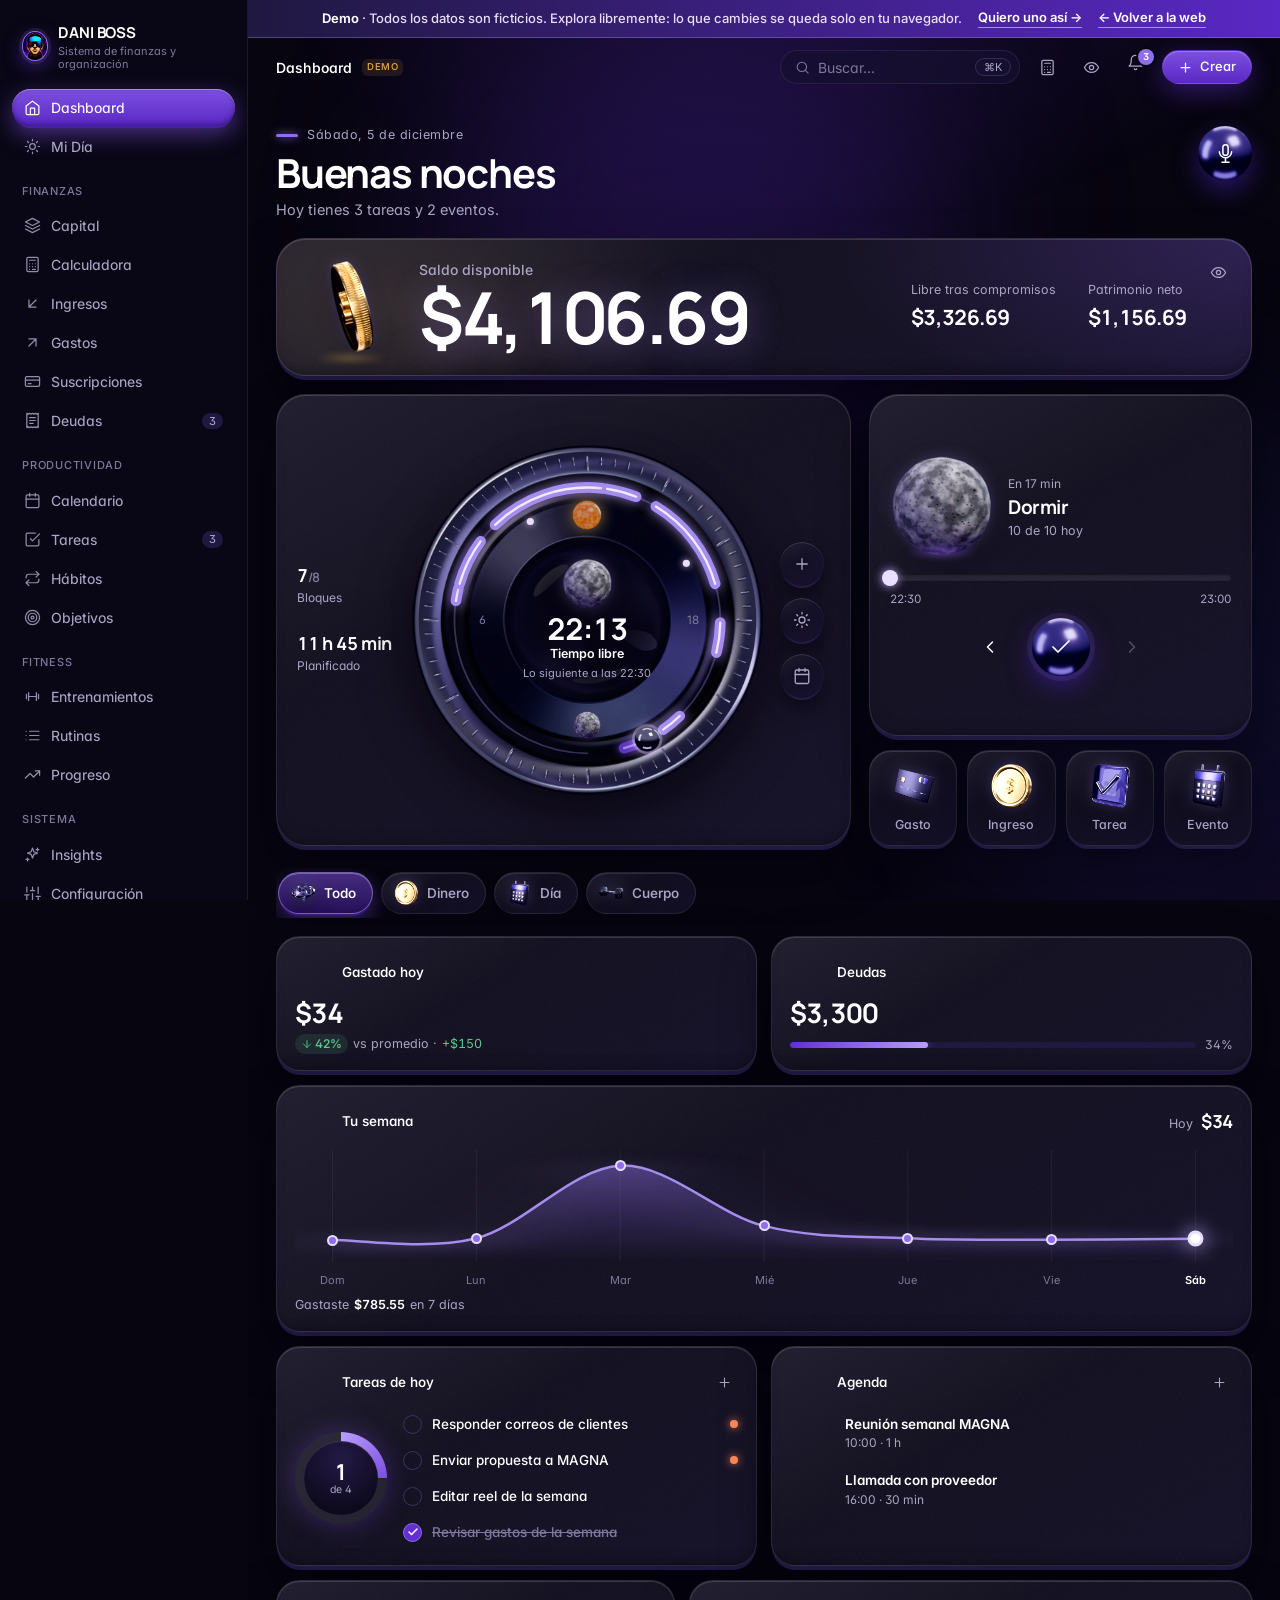
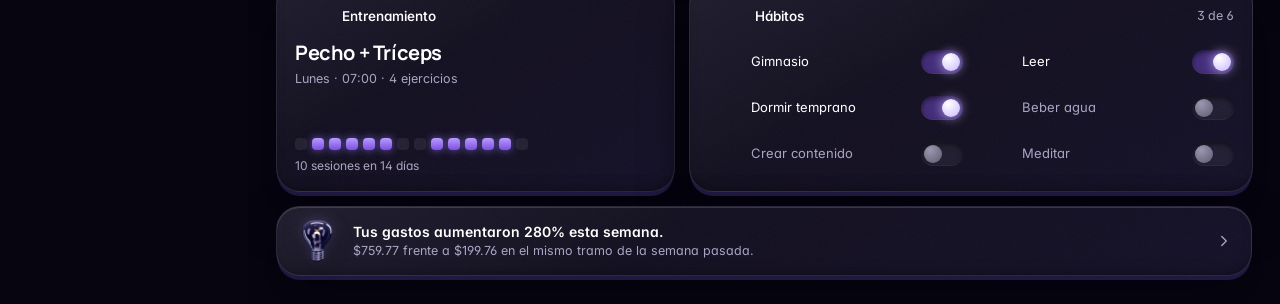
==== commit f847add4: "Demo /boss al día con la app: tema violeta y sin Negocio y marca personal Co-Authored-By: Claude Opu" ====
--- a/boss/index.html
+++ b/boss/index.html
@@ -3,7 +3,7 @@
 <head>
   <meta charset="utf-8">
   <meta name="viewport" content="width=device-width, initial-scale=1, viewport-fit=cover">
-  <meta name="theme-color" content="#0A0A0A">
+  <meta name="theme-color" content="#070510">
   <meta name="color-scheme" content="dark">
   <title>DANI BOSS · Demo del sistema</title>
   <meta name="description" content="Demo con datos ficticios del sistema de finanzas y organización de Dani Boss.">
@@ -11,7 +11,7 @@
   <link rel="icon" type="image/png" href="assets/avatar.png">
   <link rel="preconnect" href="https://fonts.googleapis.com">
   <link rel="preconnect" href="https://fonts.gstatic.com" crossorigin>
-  <link href="https://fonts.googleapis.com/css2?family=Inter:wght@400;450;500;550;600;650;700&family=Inter+Tight:wght@500;600;650;700&display=swap" rel="stylesheet">
+  <link href="https://fonts.googleapis.com/css2?family=Inter:wght@400;450;500;550;600;650;700&family=Manrope:wght@500..800&display=swap" rel="stylesheet">
   <link rel="manifest" href="manifest.webmanifest">
   <link rel="apple-touch-icon" href="assets/icons/icon-180.png">
   <meta name="apple-mobile-web-app-capable" content="yes">
@@ -21,7 +21,7 @@
   <meta name="format-detection" content="telephone=no">
   <link rel="stylesheet" href="css/styles.css">
   <style>
-    .demo-bar{display:flex;align-items:center;justify-content:center;flex-wrap:wrap;gap:6px 16px;padding:9px 16px;background:linear-gradient(90deg,#2B1552,#4B1D8F);border-bottom:1px solid rgba(183,76,255,.45);font:500 13px/1.35 Inter,system-ui,sans-serif;color:#E6D7FF;text-align:center}
+    .demo-bar{display:flex;align-items:center;justify-content:center;flex-wrap:wrap;gap:6px 16px;padding:9px 16px;background:linear-gradient(90deg,#1F1840,#5A28C4);border-bottom:1px solid rgba(201,184,255,.28);font:500 13px/1.35 Inter,system-ui,sans-serif;color:#E9DEFC;text-align:center}
     .demo-bar b{color:#fff;font-weight:650}
     .demo-bar a{color:#fff;font-weight:600;text-decoration:none;border-bottom:1px solid rgba(255,255,255,.5);white-space:nowrap}
     .demo-bar a:hover{border-color:#fff}
@@ -40,7 +40,7 @@
     <div class="drawer-backdrop" id="drawer-backdrop"></div>
 
     <div class="main">
-      <div class="demo-bar" role="note"><span><b>Demo</b> · Todos los datos son ficticios. Explora libremente: lo que cambies se queda solo en tu navegador.</span><a href="https://wa.me/593959639787?text=Hola%20Dani%2C%20vi%20la%20demo%20de%20tu%20sistema%20y%20quiero%20uno%20as%C3%AD" target="_blank" rel="noopener noreferrer">Quiero uno así →</a><a href="https://daniiboss.vercel.app/">← Volver a la web</a></div>
+      <div class="demo-bar" role="note"><span><b>Demo</b> · Todos los datos son ficticios. Explora libremente: lo que cambies se queda solo en tu navegador.</span><a href="https://wa.me/593959639787?text=Hola%20Dani%2C%20vi%20la%20demo%20de%20tu%20sistema%20y%20quiero%20uno%20as%C3%AD" target="_blank" rel="noopener noreferrer">Quiero uno así →</a><a href="/">← Volver a la web</a></div>
       <header class="topbar">
         <button class="icon-btn mobile-only" data-action="drawer" aria-label="Abrir menú"><svg viewBox="0 0 24 24" width="24" height="24" fill="none" stroke="currentColor" stroke-width="1.75" stroke-linecap="round"><path d="M4 6h16M4 12h16M4 18h16"/></svg></button>
         <div class="topbar-title" id="topbar-title"></div>
@@ -87,6 +87,7 @@
   <script src="js/core/lock.js"></script>
   <!-- UI -->
   <script src="js/ui/icons.js"></script>
+  <script src="js/ui/emoji3d.js"></script>
   <script src="js/ui/components.js"></script>
   <script src="js/ui/forms.js"></script>
   <!-- Vistas -->
--- a/boss/css/styles.css
+++ b/boss/css/styles.css
@@ -3,21 +3,25 @@
    ========================================================================== */
 
 :root {
-  --bg: #0A0A0A;
-  --surface-1: #111112;
-  --surface-2: #161618;
-  --surface-3: #1D1D20;
-  --surface-hover: #202024;
-  --border: rgba(255, 255, 255, 0.06);
-  --border-strong: rgba(255, 255, 255, 0.11);
+  --bg: #070510;
+  --surface-1: #0F0B20;
+  --surface-2: #161030;
+  --surface-3: #1F1840;
+  --surface-hover: #261D4C;
+  --border: rgba(196, 178, 255, 0.1);
+  --border-strong: rgba(196, 178, 255, 0.18);
   --text: #FFFFFF;
-  --text-2: #9A9AA0;
-  --text-3: #66666C;
-  --accent: #4B1D8F;
-  --accent-hover: #5A25A8;
-  --accent-2: #8654D6;
-  --accent-soft: rgba(134, 84, 214, 0.12);
-  --accent-ring: rgba(134, 84, 214, 0.45);
+  --text-2: #ABA5C4;
+  --text-3: #7F789C;
+  --accent: #632FD1;
+  --accent-hover: #7240E0;
+  --accent-2: #8E6EED;
+  --accent-soft: rgba(142, 110, 237, 0.14);
+  --accent-ring: rgba(142, 110, 237, 0.5);
+  --lilac: #C9B8FF;
+  --arc: #E9DEFC;
+  --gradient: linear-gradient(180deg, #7D50DF 0%, #5A28C4 100%);
+  --glow: 0 8px 26px rgba(99, 47, 209, 0.45);
   --positive: #5CC98A;
   --positive-soft: rgba(92, 201, 138, 0.12);
   --negative: #E5677A;
@@ -25,15 +29,15 @@
   --warning: #D9A441;
   --warning-soft: rgba(217, 164, 65, 0.12);
 
-  --radius-sm: 8px;
-  --radius: 12px;
-  --radius-lg: 16px;
-  --shadow: 0 1px 0 rgba(255, 255, 255, 0.03) inset, 0 8px 24px rgba(0, 0, 0, 0.35);
-  --shadow-lg: 0 24px 64px rgba(0, 0, 0, 0.6);
+  --radius-sm: 10px;
+  --radius: 14px;
+  --radius-lg: 20px;
+  --shadow: 0 1px 0 rgba(255, 255, 255, 0.04) inset, 0 10px 30px rgba(4, 2, 12, 0.5);
+  --shadow-lg: 0 28px 70px rgba(4, 2, 12, 0.75);
   --ease: cubic-bezier(0.2, 0.8, 0.2, 1);
 
   --font: "Inter", "Geist", -apple-system, BlinkMacSystemFont, "Segoe UI", sans-serif;
-  --font-display: "Inter Tight", "Inter", -apple-system, sans-serif;
+  --font-display: "Manrope", "Inter", -apple-system, sans-serif;
 
   --sidebar-w: 248px;
   --topbar-h: 60px;
@@ -59,7 +63,7 @@
 ::selection { background: var(--accent-ring); }
 :focus-visible { outline: 2px solid var(--accent-ring); outline-offset: 2px; border-radius: 6px; }
 ::-webkit-scrollbar { width: 10px; height: 10px; }
-::-webkit-scrollbar-thumb { background: #232327; border-radius: 10px; border: 3px solid var(--bg); }
+::-webkit-scrollbar-thumb { background: #2A2150; border-radius: 10px; border: 3px solid var(--bg); }
 ::-webkit-scrollbar-track { background: transparent; }
 
 .num { font-variant-numeric: tabular-nums; }
@@ -127,7 +131,7 @@
   height: var(--topbar-h);
   display: flex; align-items: center; gap: 10px;
   padding: 0 28px;
-  background: rgba(10, 10, 10, 0.78);
+  background: rgba(7, 5, 16, 0.66);
   backdrop-filter: blur(14px) saturate(140%);
   -webkit-backdrop-filter: blur(14px) saturate(140%);
   border-bottom: 1px solid var(--border);
@@ -369,7 +373,7 @@
 /* ---------- Checkbox ---------- */
 .check {
   width: 19px; height: 19px; border-radius: 6px; flex-shrink: 0;
-  border: 1.5px solid #3A3A40; display: grid; place-items: center;
+  border: 1.5px solid #3B3360; display: grid; place-items: center;
   transition: all .15s var(--ease); color: transparent;
 }
 .check svg { width: 12px; height: 12px; stroke-width: 3; }
@@ -404,9 +408,9 @@
 }
 .textarea { height: auto; min-height: 76px; padding: 10px 12px; resize: vertical; }
 .select { appearance: none; padding-right: 32px;
-  background-image: url("data:image/svg+xml,%3Csvg xmlns='http://www.w3.org/2000/svg' width='16' height='16' viewBox='0 0 24 24' fill='none' stroke='%239A9AA0' stroke-width='2' stroke-linecap='round'%3E%3Cpath d='m6 9 6 6 6-6'/%3E%3C/svg%3E");
+  background-image: url("data:image/svg+xml,%3Csvg xmlns='http://www.w3.org/2000/svg' width='16' height='16' viewBox='0 0 24 24' fill='none' stroke='%23ABA5C4' stroke-width='2' stroke-linecap='round'%3E%3Cpath d='m6 9 6 6 6-6'/%3E%3C/svg%3E");
   background-repeat: no-repeat; background-position: right 10px center; }
-.input:hover, .select:hover, .textarea:hover { border-color: #34343A; }
+.input:hover, .select:hover, .textarea:hover { border-color: rgba(196, 178, 255, 0.3); }
 .input:focus, .select:focus, .textarea:focus { border-color: var(--accent-2); box-shadow: 0 0 0 3px var(--accent-soft); background: var(--surface-3); }
 .input.invalid { border-color: var(--negative); box-shadow: 0 0 0 3px var(--negative-soft); }
 .input::placeholder, .textarea::placeholder { color: var(--text-3); }
@@ -586,7 +590,7 @@
 .cal-dow { font-size: 11px; color: var(--text-3); text-transform: uppercase; letter-spacing: .07em; padding: 10px; border-right: 1px solid var(--border); border-bottom: 1px solid var(--border); font-weight: 550; background: var(--surface-1); }
 .cal-cell { min-height: 108px; padding: 6px; border-right: 1px solid var(--border); border-bottom: 1px solid var(--border); background: var(--surface-1); cursor: pointer; transition: background .12s; min-width: 0; display: flex; flex-direction: column; gap: 3px; }
 .cal-cell:hover { background: var(--surface-2); }
-.cal-cell.out { background: #0D0D0E; }
+.cal-cell.out { background: #0A0718; }
 .cal-cell.out .cal-num { color: var(--text-3); }
 .cal-num { font-size: 12px; font-weight: 550; color: var(--text-2); width: 24px; height: 24px; display: grid; place-items: center; border-radius: 50%; }
 .cal-cell.today .cal-num { background: var(--accent); color: #fff; }
@@ -844,7 +848,7 @@
     display: grid; grid-template-columns: repeat(5, 1fr);
     position: fixed; left: 0; right: 0; bottom: 0; z-index: 60;
     padding: 6px 8px calc(6px + env(safe-area-inset-bottom));
-    background: rgba(17,17,18,.9);
+    background: rgba(13, 9, 28, .86);
     backdrop-filter: blur(16px); -webkit-backdrop-filter: blur(16px);
     border-top: 1px solid var(--border);
   }
@@ -953,3 +957,415 @@
 
 .calc-voice-pick { display: flex; align-items: center; gap: 10px; font-size: 12px; color: var(--text-3); text-transform: uppercase; letter-spacing: .05em; }
 .calc-voice-pick .select { flex: 1; min-width: 0; text-transform: none; letter-spacing: 0; height: 34px; font-size: 13px; }
+
+
+/* ==========================================================================
+   Tema violeta: cristal, brillo y píldoras (toda la app)
+   ========================================================================== */
+html { background: var(--bg); }
+.app { position: relative; isolation: isolate; }
+.app::before {
+  content: ""; position: fixed; inset: 0; z-index: -1; pointer-events: none;
+  background:
+    radial-gradient(760px 420px at 62% -8%, rgba(99, 47, 209, 0.2), transparent 72%),
+    radial-gradient(600px 420px at 100% 100%, rgba(99, 47, 209, 0.07), transparent 70%);
+}
+.main { overflow-x: clip; }
+.page-title { font-weight: 700; letter-spacing: -0.03em; }
+
+/* Menú lateral y barra superior */
+.sidebar { background: rgba(12, 9, 26, 0.72); }
+.brand-mark { border-radius: 50%; box-shadow: 0 0 0 3px var(--accent-soft), 0 6px 18px rgba(99, 47, 209, .5); }
+.brand-name { font-weight: 700; }
+.nav { gap: 2px; }
+.nav-item { padding: 8px 12px; border-radius: 999px; }
+.nav-item:hover { background: var(--accent-soft); }
+.nav-item.active { background: var(--gradient); color: #fff; box-shadow: inset 0 1px 0 rgba(255, 255, 255, .22), 0 6px 18px rgba(99, 47, 209, .42); }
+.nav-item.active svg { color: #fff; }
+.nav-item.active .nav-count { background: rgba(255, 255, 255, .2); color: #fff; }
+.search-trigger { border-radius: 999px; background: rgba(22, 16, 48, .7); padding: 0 8px 0 14px; }
+.search-trigger:hover { background: var(--surface-2); border-color: var(--accent-ring); }
+.search-trigger kbd { border-radius: 999px; padding: 0 8px; border-bottom-width: 1px; }
+.icon-btn { border-radius: 50%; }
+.icon-btn:hover { background: var(--accent-soft); }
+.icon-btn.sm { border-radius: 50%; }
+.badge-dot { top: -1px; right: -2px; min-width: 16px; height: 16px; border: 0; box-shadow: 0 0 0 2px var(--bg); }
+body[data-route="dashboard"] .topbar { transition: background .2s, border-color .2s; }
+html:not(.is-scrolled) body[data-route="dashboard"] .topbar {
+  background: transparent; border-bottom-color: transparent;
+  backdrop-filter: none; -webkit-backdrop-filter: none;
+}
+
+/* Tarjetas de cristal con luz que sigue al cursor */
+.card {
+  position: relative;
+  background: linear-gradient(165deg, rgba(58, 40, 120, .2) 0%, transparent 44%), var(--surface-1);
+  box-shadow: inset 0 1px 0 rgba(255, 255, 255, .035);
+  transition: border-color .2s var(--ease), transform .2s var(--ease), box-shadow .2s var(--ease);
+}
+.card-hover:hover { border-color: var(--accent-ring); transform: translateY(-2px); box-shadow: inset 0 1px 0 rgba(255, 255, 255, .05), 0 14px 34px rgba(4, 2, 12, .55); }
+.card::after, .mini::after {
+  content: ""; position: absolute; inset: 0; border-radius: inherit; pointer-events: none; opacity: 0; transition: opacity .25s;
+  background: radial-gradient(240px circle at var(--mx, 50%) var(--my, 0), rgba(142, 110, 237, .13), transparent 70%);
+}
+@media (hover: hover) and (pointer: fine) {
+  .card:hover::after, .mini:hover::after { opacity: 1; }
+}
+.stat-card.hero {
+  background: radial-gradient(120% 140% at 100% 0%, rgba(125, 80, 223, .34), transparent 58%), var(--surface-1);
+  border-color: var(--accent-ring);
+}
+.modal, .popover, .palette { background: linear-gradient(170deg, rgba(58, 40, 120, .22), transparent 40%), var(--surface-1); }
+.toast { background: var(--surface-3); }
+
+/* Botones, chips y segmentos en píldora */
+.btn { border-radius: 999px; padding: 0 15px; }
+.btn.sm { border-radius: 999px; padding: 0 12px; }
+.btn.lg { height: 44px; padding: 0 20px; font-size: 14px; font-weight: 600; gap: 9px; }
+.btn-primary { background: var(--gradient); box-shadow: inset 0 1px 0 rgba(255, 255, 255, .24), var(--glow); }
+.btn-primary:hover { background: linear-gradient(180deg, #8E63EA 0%, #6530D6 100%); }
+.btn svg { transition: transform .18s var(--ease); }
+.btn:hover svg { transform: translateX(2px); }
+.btn:has(> svg:first-child):hover svg { transform: none; }
+.btn-secondary { background: var(--surface-2); }
+.btn-outline { border-color: rgba(233, 222, 252, .45); color: #fff; background: rgba(7, 5, 16, .35); }
+.btn-outline:hover { border-color: #fff; background: rgba(233, 222, 252, .08); }
+.segmented { border-radius: 999px; background: rgba(22, 16, 48, .7); }
+.segmented button { border-radius: 999px; }
+.segmented button.active { background: var(--gradient); color: #fff; box-shadow: 0 3px 12px rgba(99, 47, 209, .4); }
+.chip.active { background: var(--accent-2); border-color: var(--accent-2); color: #fff; }
+.tag.accent { color: var(--lilac); }
+.check { position: relative; }
+.check::before { content: ""; position: absolute; inset: -11px; }
+.check.on { background: var(--accent); border-color: var(--accent-2); }
+.progress > span { background: linear-gradient(90deg, #632FD1, #B79CFF); }
+.icon-tile { border-radius: 12px; }
+.input, .select, .textarea { border-radius: 12px; }
+
+/* Gráficos */
+.chart .line { filter: drop-shadow(0 0 7px rgba(142, 110, 237, .7)); }
+.chart-cross { position: absolute; width: 1px; background: linear-gradient(transparent, rgba(201, 184, 255, .6), transparent); pointer-events: none; }
+.chart-cross::after { content: ""; position: absolute; left: -5px; top: calc(var(--dot) - 5px); width: 11px; height: 11px; border-radius: 50%; background: var(--bg); border: 2px solid #fff; box-shadow: 0 0 10px var(--accent-2); }
+.chart-tip {
+  position: absolute; transform: translateX(-50%); pointer-events: none; z-index: 2; white-space: nowrap;
+  padding: 4px 11px; border-radius: 999px; font-size: 11.5px; display: flex; gap: 7px; align-items: baseline;
+  background: rgba(22, 16, 48, .94); border: 1px solid var(--accent-ring);
+}
+.chart-tip b { font-weight: 650; font-variant-numeric: tabular-nums; }
+.chart-tip span { color: var(--text-2); font-size: 11px; }
+
+/* ==========================================================================
+   Vidrio grueso: toda la app
+   ========================================================================== */
+:root {
+  --grain: url("data:image/svg+xml,%3Csvg xmlns='http://www.w3.org/2000/svg' width='160' height='160'%3E%3Cfilter id='n'%3E%3CfeTurbulence type='fractalNoise' baseFrequency='.9' numOctaves='2' stitchTiles='stitch'/%3E%3CfeColorMatrix values='0 0 0 0 1 0 0 0 0 1 0 0 0 0 1 0 0 0 .035 0'/%3E%3C/filter%3E%3Crect width='160' height='160' filter='url(%23n)'/%3E%3C/svg%3E");
+  --glass-fill: linear-gradient(150deg, rgba(255, 255, 255, .075), rgba(255, 255, 255, .014) 40%, rgba(142, 110, 237, .05));
+  --glass-edge: inset 0 1px 0 rgba(255, 255, 255, .15), inset 0 -8px 16px -10px rgba(0, 0, 0, .5), 0 5px 0 -1px rgba(44, 34, 86, .72), 0 24px 46px rgba(3, 1, 10, .6);
+}
+.card { box-shadow: inset 0 1px 0 rgba(255, 255, 255, .09), 0 3px 0 -1px rgba(44, 34, 86, .55), 0 14px 30px rgba(3, 1, 10, .4); }
+.nav-item.active { box-shadow: inset 0 1px 0 rgba(255, 255, 255, .34), inset 0 -2px 5px rgba(40, 12, 110, .55), 0 3px 0 -1px rgba(74, 34, 170, .9), 0 8px 22px rgba(125, 80, 223, .55); }
+.toggle .track { width: 42px; height: 24px; background: rgba(255, 255, 255, .06); box-shadow: inset 0 2px 5px rgba(0, 0, 0, .5); }
+.toggle .track::after { top: 2px; left: 2px; width: 18px; height: 18px; }
+.toggle input:checked + .track { background: rgba(125, 80, 223, .4); border-color: var(--accent-ring); }
+.toggle input:checked + .track::after { transform: translateX(18px); background: #E0D4FF; box-shadow: 0 0 12px rgba(165, 141, 237, .9); }
+.progress > span { box-shadow: 0 0 10px rgba(142, 110, 237, .55); }
+
+.e3d { display: inline-block; flex: none; object-fit: contain; filter: brightness(1.28) contrast(1.04) drop-shadow(0 0 7px rgba(165, 141, 237, .32)) drop-shadow(0 5px 7px rgba(3, 1, 10, .7)); user-select: none; -webkit-user-drag: none; }
+.e3d.float { animation: bob 5.5s ease-in-out infinite; }
+@keyframes bob { 50% { transform: translateY(-6px) rotate(2deg); } }
+
+/* ---------- Cabina del día (dashboard) ---------- */
+.cab { position: relative; display: flex; flex-direction: column; gap: 18px; }
+.cab-orbs { position: fixed; inset: 0; z-index: -1; pointer-events: none; overflow: hidden; }
+.cab-orbs i { position: absolute; border-radius: 50%; filter: blur(90px); animation: drift 26s ease-in-out infinite alternate; }
+.cab-orbs i:nth-child(1) { left: 34%; top: 2%; width: 520px; height: 420px; background: rgba(99, 47, 209, .24); }
+.cab-orbs i:nth-child(2) { right: -8%; top: 46%; width: 460px; height: 460px; background: rgba(59, 66, 200, .13); animation-delay: -9s; }
+@keyframes drift { to { transform: translate(-70px, 50px) scale(1.12); } }
+
+.cab-head { display: flex; align-items: flex-start; justify-content: space-between; gap: 16px; }
+.cab-date { margin: 0; display: flex; align-items: center; gap: 9px; color: var(--text-2); font-size: 12.5px; letter-spacing: .04em; }
+.cab-date i { width: 22px; height: 2.5px; border-radius: 2px; background: var(--accent-2); box-shadow: 0 0 8px var(--accent-2); }
+.cab-head h1 { margin: 6px 0 0; font-family: var(--font-display); font-size: clamp(28px, 3.4vw, 40px); font-weight: 700; letter-spacing: -.03em; line-height: 1.1; }
+.cab-head h1 em { font-style: normal; color: #B79CFF; }
+.cab-sub { margin: 4px 0 0; color: var(--text-2); font-size: 14.5px; }
+.orb-btn {
+  flex: none; width: 54px; height: 54px; border-radius: 50%; display: grid; place-items: center; color: #fff;
+  background: url(../assets/r3d/orb.webp) center / 124% no-repeat;
+  box-shadow: 0 10px 24px rgba(66, 34, 170, .55);
+  transition: transform .2s var(--ease), box-shadow .2s;
+}
+.orb-btn svg { filter: drop-shadow(0 1px 2px rgba(5, 2, 20, .7)); }
+.orb-btn svg { width: 21px; height: 21px; }
+.orb-btn:hover { transform: translateY(-2px) scale(1.04); }
+.orb-btn:active { transform: translateY(1px) scale(.97); }
+.orb-btn.sm { width: 44px; height: 44px; color: var(--text-2); background: var(--glass-fill), #120E24; box-shadow: inset 0 1px 0 rgba(255, 255, 255, .15), 0 3px 0 -1px rgba(44, 34, 86, .8), 0 10px 20px rgba(3, 1, 10, .55); }
+.orb-btn.sm:hover { color: #fff; }
+.orb-btn.sm svg { width: 18px; height: 18px; }
+
+.cockpit { display: grid; grid-template-columns: minmax(0, 1.5fr) minmax(0, 1fr); gap: 18px; }
+.cockpit-side { display: flex; flex-direction: column; gap: 14px; min-width: 0; }
+.deck { position: relative; border-radius: 30px; border: 1px solid rgba(255, 255, 255, .09); background: var(--grain), var(--glass-fill), #0D0A1C; box-shadow: var(--glass-edge); }
+
+/* Saldo: lo primero que se ve */
+.vault {
+  position: relative; overflow: hidden; display: flex; align-items: center; justify-content: space-between; gap: 18px 32px; flex-wrap: wrap;
+  padding: 20px 64px 20px 26px; border-radius: 30px; border: 1px solid rgba(255, 255, 255, .11);
+  background: radial-gradient(420px 220px at 12% 50%, rgba(214, 170, 80, .13), transparent 72%), radial-gradient(600px 260px at 100% 0%, rgba(125, 80, 223, .24), transparent 70%), var(--grain), var(--glass-fill), #0D0A1C;
+  box-shadow: var(--glass-edge); transition: border-color .2s;
+}
+.vault:hover { border-color: rgba(255, 255, 255, .2); }
+.vault-main { display: flex; align-items: center; gap: 20px; min-width: 0; }
+.vault-art { position: relative; flex: none; display: grid; place-items: center; }
+.vault-art::after { content: ""; position: absolute; left: 12%; right: 12%; bottom: -8px; height: 10px; border-radius: 50%; background: radial-gradient(closest-side, rgba(214, 170, 80, .5), transparent); filter: blur(3px); }
+.vault-num { min-width: 0; }
+.vault-k { font-size: 14px; color: var(--text-2); font-weight: 500; }
+.vault-v { font-family: var(--font-display); font-size: clamp(44px, 5.6vw, 72px); font-weight: 700; letter-spacing: -.04em; line-height: 1.04; white-space: nowrap; text-shadow: 0 4px 34px rgba(165, 141, 237, .4); }
+.vault-side { display: flex; gap: 32px; }
+.vault-side span { display: block; font-size: 12.5px; color: var(--text-2); }
+.vault-side b { display: block; margin-top: 2px; font-family: var(--font-display); font-size: 21px; font-weight: 700; letter-spacing: -.02em; white-space: nowrap; }
+.vault-eye { position: absolute; z-index: 2; top: 16px; right: 16px; }
+
+/* Dial */
+.deck-dial { display: grid; grid-template-columns: 104px minmax(0, 1fr) 56px; align-items: center; gap: 8px; padding: 20px; min-height: 452px; }
+.deck-side { display: flex; flex-direction: column; gap: 26px; }
+.stat b { display: block; white-space: nowrap; font-family: var(--font-display); font-size: 18px; font-weight: 700; letter-spacing: -.02em; line-height: 1.15; }
+.stat b small { font-size: 13px; color: var(--text-3); font-weight: 600; }
+.stat span { font-size: 12px; color: var(--text-2); }
+.deck-btns { display: flex; flex-direction: column; gap: 12px; align-items: center; }
+.dial { position: relative; width: 100%; max-width: 410px; aspect-ratio: 1; margin: 0 auto; }
+.dial-halo { position: absolute; inset: -4%; border-radius: 50%; background: radial-gradient(circle, rgba(125, 80, 223, .3), transparent 68%); filter: blur(14px); animation: breathe 6s ease-in-out infinite; }
+.dial-bezel { position: absolute; inset: 0; width: 100%; height: 100%; pointer-events: none; user-select: none; filter: drop-shadow(0 16px 26px rgba(2, 1, 8, .8)); }
+@keyframes breathe { 50% { opacity: .55; transform: scale(1.05); } }
+.dial-svg { position: absolute; inset: 0; width: 100%; height: 100%; overflow: visible; outline: none; }
+.dial-svg:focus-visible .track { stroke: var(--accent-2); }
+.elapsed { fill: none; stroke: rgba(165, 141, 237, .32); stroke-width: 2; stroke-linecap: round; }
+.seg { fill: none; stroke: #5B36BC; stroke-width: 12; stroke-linecap: round; filter: drop-shadow(0 0 5px rgba(120, 76, 240, .75)); transition: stroke .25s; }
+.seg-hi { fill: none; stroke: rgba(205, 188, 255, .6); stroke-width: 2.6; stroke-linecap: round; pointer-events: none; }
+.seg.done { stroke: #A58DED; filter: drop-shadow(0 0 7px rgba(165, 141, 237, .9)); } .seg-hi.done { stroke: #F1EBFF; }
+.seg.past { stroke: #2C2152; filter: none; } .seg-hi.past { stroke: rgba(150, 130, 210, .28); }
+.seg.now { stroke: #9371F2; filter: drop-shadow(0 0 11px rgba(176, 150, 255, 1)); animation: nowglow 2.8s ease-in-out infinite; } .seg-hi.now { stroke: #fff; }
+@keyframes nowglow { 50% { filter: drop-shadow(0 0 5px rgba(176, 150, 255, .6)); } }
+.ev { fill: #E9DEFC; filter: drop-shadow(0 0 4px rgba(233, 222, 252, .85)); }
+.hours text { fill: var(--text-3); font-size: 13px; text-anchor: middle; font-family: var(--font); }
+.hit { fill: none; stroke: transparent; stroke-width: 54; pointer-events: stroke; cursor: grab; touch-action: none; }
+.dial.drag .hit { cursor: grabbing; }
+.knob { pointer-events: none; }
+.knob-halo { fill: rgba(233, 222, 252, .3); transition: r .2s; animation: knob 2.8s ease-in-out infinite; }
+@keyframes knob { 50% { fill: rgba(233, 222, 252, .34); } }
+.dial.drag .knob-halo { r: 26px; }
+.knob image { filter: drop-shadow(0 0 7px rgba(198, 178, 255, .95)); }
+.dial-sun, .dial-moon { position: absolute; left: 50%; transform: translate(-50%, -50%); display: grid; pointer-events: none; }
+.dial-sun { top: 20.5%; } .dial-moon { top: 79.5%; }
+.dial-sun .e3d { filter: drop-shadow(0 0 8px rgba(255, 200, 90, .6)); }
+.dial-core {
+  position: absolute; left: 50%; top: 50%; width: 46%; aspect-ratio: 1; transform: translate(-50%, -50%); border-radius: 50%; isolation: isolate;
+  display: flex; flex-direction: column; align-items: center; justify-content: center; gap: 1px; padding: 8px; text-align: center; min-width: 0;
+  transition: transform .2s var(--ease);
+}
+.dial-core:hover { transform: translate(-50%, -50%) scale(1.03); }
+.dial-core:active { transform: translate(-50%, -50%) scale(.98); }
+.dial-core::before { content: ""; position: absolute; inset: 2%; z-index: -1; border-radius: 50%; background: radial-gradient(circle, rgba(6, 4, 18, .86) 42%, rgba(6, 4, 18, .5) 74%, transparent); }
+.dial-core .e3d { width: 34%; height: auto; margin-bottom: 3px; }
+.dial-core b { font-family: var(--font-display); font-size: clamp(22px, 2.7vw, 30px); font-weight: 700; letter-spacing: -.03em; line-height: 1.05; }
+.dial-core span { max-width: 92%; font-size: 12.5px; font-weight: 600; white-space: nowrap; overflow: hidden; text-overflow: ellipsis; }
+.dial-core small { max-width: 88%; font-size: 11px; color: var(--text-2); white-space: nowrap; overflow: hidden; text-overflow: ellipsis; }
+.dial-back { position: absolute; left: 50%; bottom: 12px; transform: translateX(-50%); display: inline-flex; align-items: center; gap: 6px; height: 30px; padding: 0 13px; border-radius: 999px; font-size: 12px; font-weight: 550; color: #fff; background: rgba(125, 80, 223, .36); border: 1px solid var(--accent-ring); animation: fadeIn .2s; white-space: nowrap; }
+.dial-back svg { width: 13px; height: 13px; }
+
+/* Ahora */
+.deck-player { flex: 1; display: flex; flex-direction: column; gap: 10px; justify-content: center; padding: 18px 20px; min-width: 0; }
+.pl-top { display: flex; align-items: center; gap: 14px; min-width: 0; cursor: pointer; }
+.pl-art { position: relative; width: 104px; height: 104px; flex: none; display: grid; place-items: center; }
+.pl-art::after { content: ""; position: absolute; left: 14%; right: 14%; bottom: 0; height: 12px; border-radius: 50%; background: radial-gradient(closest-side, rgba(125, 80, 223, .6), transparent); filter: blur(3px); }
+.pl-info { min-width: 0; }
+.pl-info h3 { margin: 3px 0 0; font-family: var(--font-display); font-size: 19px; font-weight: 700; letter-spacing: -.02em; line-height: 1.2; overflow: hidden; display: -webkit-box; -webkit-box-orient: vertical; -webkit-line-clamp: 2; }
+.pl-info small { color: var(--text-2); font-size: 12.5px; }
+.pl-state { display: inline-flex; align-items: center; gap: 6px; font-size: 12px; color: var(--text-2); }
+.pl-state.live { color: #C9B8FF; font-weight: 600; }
+.pl-state i { width: 7px; height: 7px; border-radius: 50%; background: #A58DED; box-shadow: 0 0 8px #A58DED; animation: pulse 1.8s infinite; }
+.pl-bar { position: relative; height: 7px; margin-top: 6px; border-radius: 7px; background: rgba(255, 255, 255, .08); box-shadow: inset 0 1px 2px rgba(0, 0, 0, .5); }
+.pl-bar span { position: relative; display: block; height: 100%; border-radius: 7px; background: linear-gradient(90deg, #632FD1, #A58DED); box-shadow: 0 0 10px rgba(142, 110, 237, .7); transition: width .6s var(--ease); }
+.pl-bar span::after { content: ""; position: absolute; right: -8px; top: 50%; width: 16px; height: 16px; margin-top: -8px; border-radius: 50%; background: #E9DEFC; box-shadow: 0 0 10px rgba(198, 178, 255, .95); }
+.pl-times { display: flex; justify-content: space-between; font-size: 11.5px; color: var(--text-2); }
+.pl-ctrl { display: flex; align-items: center; justify-content: center; gap: 22px; }
+.pl-nav { width: 40px; height: 40px; border-radius: 50%; display: grid; place-items: center; color: var(--text); transition: background .15s, opacity .15s, transform .15s; }
+.pl-nav svg { width: 20px; height: 20px; }
+.pl-nav:hover { background: rgba(255, 255, 255, .08); }
+.pl-nav:active { transform: scale(.92); }
+.pl-nav:disabled { opacity: .25; cursor: default; background: none; }
+.pl-main {
+  width: 58px; height: 58px; border-radius: 50%; display: grid; place-items: center; color: #fff;
+  background: url(../assets/r3d/orb.webp) center / 124% no-repeat;
+  box-shadow: 0 0 0 5px rgba(142, 110, 237, .12), 0 10px 26px rgba(66, 34, 170, .6);
+  transition: transform .18s var(--ease), box-shadow .2s, filter .2s;
+}
+.pl-main svg { width: 24px; height: 24px; }
+.pl-main:hover { transform: scale(1.06); }
+.pl-main:active { transform: scale(.94); }
+.pl-main.on { filter: hue-rotate(-115deg) saturate(1.1) brightness(1.15); }
+.pl-main.on svg { filter: hue-rotate(115deg); }
+.pl-empty { display: flex; flex-direction: column; align-items: center; gap: 12px; text-align: center; padding: 10px 0; }
+.pl-empty h3 { margin: 0; font-family: var(--font-display); font-size: 18px; }
+.pl-empty p { margin: 3px 0 0; color: var(--text-2); font-size: 13px; }
+
+/* Accesos rápidos */
+.quick { display: grid; grid-template-columns: repeat(4, minmax(0, 1fr)); gap: 10px; }
+.quick button { display: flex; flex-direction: column; align-items: center; gap: 7px; padding: 12px 4px 10px; border-radius: 22px; font-size: 12.5px; font-weight: 500; color: var(--text-2); border: 1px solid rgba(255, 255, 255, .08); background: var(--glass-fill), #0D0A1C; box-shadow: inset 0 1px 0 rgba(255, 255, 255, .13), 0 4px 0 -1px rgba(44, 34, 86, .72), 0 12px 24px rgba(3, 1, 10, .5); transition: transform .2s var(--ease), color .2s, border-color .2s; }
+.quick button:hover { color: #fff; border-color: var(--accent-ring); transform: translateY(-3px); }
+.quick button:active { transform: translateY(2px); }
+.quick span { display: grid; transition: transform .25s var(--ease); }
+.quick button:hover span { transform: translateY(-3px) scale(1.14) rotate(-4deg); }
+
+/* Filtros */
+.modes { display: flex; gap: 8px; overflow-x: auto; scrollbar-width: none; padding: 4px 2px; margin-top: 4px; }
+.modes::-webkit-scrollbar { display: none; }
+.modes button { flex: none; display: inline-flex; align-items: center; gap: 8px; height: 42px; padding: 0 16px 0 11px; border-radius: 999px; font-size: 13.5px; font-weight: 550; color: var(--text-2); border: 1px solid rgba(255, 255, 255, .08); background: var(--glass-fill), #0D0A1C; box-shadow: inset 0 1px 0 rgba(255, 255, 255, .1); transition: color .2s, background .25s, border-color .2s, box-shadow .25s; }
+.modes button:hover { color: #fff; }
+.modes button.on { color: #fff; border-color: rgba(165, 141, 237, .6); background: linear-gradient(180deg, rgba(125, 80, 223, .55), rgba(74, 31, 176, .45)); box-shadow: inset 0 1px 0 rgba(255, 255, 255, .28), 0 3px 0 -1px rgba(60, 26, 150, .8), 0 8px 22px rgba(125, 80, 223, .42); }
+
+/* Tarjetas */
+.tiles { display: grid; grid-template-columns: repeat(12, minmax(0, 1fr)); gap: 14px; }
+.tile {
+  position: relative; grid-column: span var(--s, 4); min-width: 0; display: flex; flex-direction: column; gap: 6px; padding: 16px 18px; border-radius: 24px;
+  border: 1px solid rgba(255, 255, 255, .09);
+  background: radial-gradient(260px circle at var(--mx, -300px) var(--my, -300px), rgba(190, 170, 255, .16), transparent 70%), var(--grain), var(--glass-fill), #0D0A1C;
+  box-shadow: var(--glass-edge);
+  transform: perspective(1000px) rotateX(var(--rx, 0deg)) rotateY(var(--ry, 0deg)); transform-style: preserve-3d;
+  transition: transform .22s ease-out, border-color .2s;
+}
+.tile:hover { border-color: rgba(255, 255, 255, .16); }
+.tile .e3d { transform: translateZ(30px); }
+.hot { width: 8px; height: 8px; flex: none; border-radius: 50%; background: #FF8A5C; box-shadow: 0 0 9px rgba(255, 138, 92, .95); }
+.tile-link { position: absolute; inset: 0; z-index: 1; border-radius: inherit; }
+.tile .icon-btn, .tile > button, .tile .hab, .tile .check, .tile .ev-row { position: relative; z-index: 2; }
+.tile-head { display: flex; align-items: center; justify-content: space-between; gap: 8px; min-height: 32px; }
+.tile-k { display: inline-flex; align-items: center; gap: 9px; font-size: 13.5px; font-weight: 550; color: var(--text); min-width: 0; }
+.tile-note { font-size: 12.5px; color: var(--text-2); }
+.tile-v { font-family: var(--font-display); font-size: 27px; font-weight: 700; letter-spacing: -.03em; line-height: 1.15; white-space: nowrap; overflow: hidden; text-overflow: ellipsis; }
+.tile-v.sm { font-size: 20px; letter-spacing: -.02em; }
+.tile-foot { margin: 0; font-size: 12.5px; color: var(--text-2); display: flex; align-items: center; gap: 5px; flex-wrap: wrap; }
+.tile-foot b { color: #fff; font-weight: 620; }
+.tile-meter { display: flex; align-items: center; gap: 9px; margin-top: 2px; font-size: 12px; color: var(--text-2); }
+.tile-meter .progress { flex: 1; }
+.tile-cta { align-self: flex-start; margin-top: 6px; }
+.tile-more { font-size: 12px; color: var(--text-2); }
+.tile-more:hover { color: #fff; }
+
+/* Curva */
+.eq-read { display: flex; align-items: baseline; gap: 8px; font-size: 12.5px; color: var(--text-2); }
+.eq-read b { color: #fff; font-family: var(--font-display); font-size: 18px; font-weight: 700; letter-spacing: -.02em; }
+.eq-plot { position: relative; height: 112px; margin-top: 4px; }
+.eq-grid { stroke: rgba(255, 255, 255, .06); stroke-width: 1; vector-effect: non-scaling-stroke; }
+.eq-plot svg { position: absolute; inset: 0; width: 100%; height: 100%; overflow: visible; }
+.eq-line { fill: none; stroke: #A58DED; stroke-width: 2.5; vector-effect: non-scaling-stroke; filter: drop-shadow(0 0 6px rgba(165, 141, 237, .85)); }
+.tile .eq-node { position: absolute; z-index: 2; width: 36px; height: 36px; margin: -18px 0 0 -18px; display: grid; place-items: center; }
+.eq-node i { width: 11px; height: 11px; border-radius: 50%; background: #8E6EED; border: 2px solid #E9DEFC; transition: transform .18s var(--ease), box-shadow .18s; }
+.eq-node:hover i { transform: scale(1.3); }
+.eq-node.on i { transform: scale(1.45); background: #fff; box-shadow: 0 0 14px rgba(198, 178, 255, 1); }
+.eq-days { position: relative; height: 18px; margin-top: 4px; font-size: 11px; color: var(--text-3); }
+.eq-days span { position: absolute; top: 0; transform: translateX(-50%); }
+.eq-days .on { color: #fff; font-weight: 600; }
+
+/* Tareas y agenda */
+.tile-split { display: grid; grid-template-columns: 92px minmax(0, 1fr); gap: 16px; align-items: center; }
+.ring { --p: 0; width: 92px; height: 92px; border-radius: 50%; display: grid; place-items: center; background: conic-gradient(#B79CFF, #7D50DF calc(var(--p) * 1%), rgba(255, 255, 255, .07) 0); box-shadow: 0 0 26px rgba(125, 80, 223, .34); }
+.ring-in { width: 74px; height: 74px; border-radius: 50%; background: radial-gradient(circle at 50% 24%, #231A45, #0E0A1E 74%); display: flex; flex-direction: column; align-items: center; justify-content: center; line-height: 1.1; box-shadow: inset 0 1px 1px rgba(255, 255, 255, .13); }
+.ring-in b { font-family: var(--font-display); font-size: 22px; font-weight: 700; letter-spacing: -.03em; }
+.ring-in small { color: var(--text-2); font-size: 10.5px; }
+.tk-list { min-width: 0; display: flex; flex-direction: column; gap: 2px; }
+.tk-list .muted { margin: 0; font-size: 13px; }
+.tk { display: flex; align-items: center; gap: 10px; min-height: 34px; min-width: 0; }
+.tk-t { flex: 1; min-width: 0; font-size: 13.5px; font-weight: 500; white-space: nowrap; overflow: hidden; text-overflow: ellipsis; cursor: pointer; }
+.tk-t:hover { color: #C9B8FF; }
+.ev-list { display: flex; flex-direction: column; gap: 4px; }
+.ev-list .muted { margin: 0; font-size: 13px; }
+.ev-row { display: flex; align-items: center; gap: 11px; width: 100%; padding: 7px 8px; border-radius: 14px; text-align: left; transition: background .15s; min-width: 0; }
+.ev-row:hover { background: rgba(255, 255, 255, .05); }
+.ev-t { min-width: 0; display: flex; flex-direction: column; }
+.ev-t b { font-size: 13.5px; font-weight: 600; white-space: nowrap; overflow: hidden; text-overflow: ellipsis; }
+.ev-t small { font-size: 12px; color: var(--text-2); }
+
+/* Cuerpo */
+.dots-wrap { margin-top: auto; padding-top: 10px; }
+.dots-wrap small { display: block; margin-top: 7px; font-size: 12px; color: var(--text-2); }
+.dots { display: flex; gap: 5px; flex-wrap: wrap; }
+.dots i { width: 12px; height: 12px; border-radius: 4px; background: rgba(255, 255, 255, .07); }
+.dots i.on { background: linear-gradient(180deg, #B79CFF, #7D50DF); box-shadow: 0 0 8px rgba(142, 110, 237, .7); }
+.habs { display: grid; grid-template-columns: repeat(2, minmax(0, 1fr)); gap: 4px 16px; }
+.hab { display: flex; align-items: center; gap: 9px; min-height: 42px; min-width: 0; text-align: left; font-size: 13px; color: var(--text-2); transition: color .2s; }
+.hab.on { color: #fff; }
+.hab-t { flex: 1; min-width: 0; white-space: nowrap; overflow: hidden; text-overflow: ellipsis; }
+.sw { position: relative; flex: none; width: 42px; height: 24px; border-radius: 999px; background: rgba(255, 255, 255, .06); box-shadow: inset 0 2px 5px rgba(0, 0, 0, .55), inset 0 -1px 0 rgba(255, 255, 255, .06); transition: background .22s; }
+.sw i { position: absolute; left: 3px; top: 3px; width: 18px; height: 18px; border-radius: 50%; background: radial-gradient(circle at 34% 28%, #9B97AE, #5F5B73); transition: transform .22s var(--ease), background .22s, box-shadow .22s; }
+.hab.on .sw { background: rgba(125, 80, 223, .45); }
+.hab.on .sw i { transform: translateX(18px); background: radial-gradient(circle at 34% 28%, #fff, #C9B8FF); box-shadow: 0 0 12px rgba(198, 178, 255, .95); }
+
+.tile-insight { flex-direction: row; align-items: center; gap: 14px; padding: 12px 18px; }
+.tile-insight span { flex: 1; min-width: 0; display: flex; flex-direction: column; }
+.tile-insight b { font-size: 14px; font-weight: 600; }
+.tile-insight small { font-size: 12.5px; color: var(--text-2); }
+.tile-insight > svg { width: 18px; height: 18px; color: var(--text-2); }
+
+/* Respuesta al tocar */
+.pop .e3d { animation: pop .42s var(--ease); }
+.check.pop, .pl-main.pop { animation: pop .42s var(--ease); }
+@keyframes pop { 40% { transform: scale(1.28) rotate(-6deg); } }
+
+/* Movimiento al entrar */
+.cab.entered .cab-head, .cab.entered .vault, .cab.entered .deck, .cab.entered .quick, .cab.entered .modes, .cab.entered .tile { animation: lift .7s var(--ease) both; }
+.cab.entered .deck-dial { animation-delay: .06s; } .cab.entered .deck-player { animation-delay: .14s; }
+.cab.entered .quick { animation-delay: .2s; } .cab.entered .modes { animation-delay: .26s; }
+.cab.entered .tile { animation-delay: calc(.3s + var(--s, 4) * 6ms); }
+.cab.entered .seg { stroke-dasharray: 1; animation: draw .9s var(--ease) both; animation-delay: calc(.3s + var(--d)); }
+.cab.entered .eq-plot svg { animation: wipe 1.2s var(--ease) .5s both; }
+@keyframes wipe { from { clip-path: inset(-10% 100% -10% 0); } to { clip-path: inset(-10% 0 -10% 0); } }
+.tiles.flip .tile { animation: lift .5s var(--ease) both; }
+@keyframes lift { from { opacity: 0; transform: perspective(1000px) translateY(26px) rotateX(10deg); } }
+@keyframes draw { from { stroke-dashoffset: 1; } to { stroke-dashoffset: 0; } }
+
+@media (max-width: 1180px) {
+  .deck-dial { grid-template-columns: 76px minmax(0, 1fr) 50px; padding: 16px; min-height: 0; }
+}
+@media (max-width: 1024px) {
+  .cockpit { grid-template-columns: minmax(0, 1fr); }
+  .cockpit-side { display: grid; grid-template-columns: minmax(0, 1fr); }
+}
+@media (max-width: 860px) {
+  .content { padding-bottom: 122px; }
+  .cab-head h1 { font-size: 28px; }
+  .orb-btn { width: 48px; height: 48px; }
+  .deck { border-radius: 26px; }
+  .vault { padding: 16px 18px; border-radius: 26px; gap: 14px; }
+  .vault-main { gap: 12px; padding-right: 30px; }
+  .vault-art .e3d { width: 68px; height: 68px; }
+  .vault-v { font-size: clamp(38px, 11.5vw, 48px); }
+  .vault-side { width: 100%; justify-content: space-between; gap: 14px; padding-top: 12px; border-top: 1px solid rgba(255, 255, 255, .08); }
+  .vault-side b { font-size: 17px; }
+  .vault-side div:last-child { text-align: right; }
+  .vault-eye { top: 10px; right: 10px; }
+  .deck-dial { grid-template-columns: minmax(0, 1fr); gap: 10px; padding: 16px 14px 14px; }
+  .dial { max-width: 330px; }
+  .deck-side { order: 2; flex-direction: row; justify-content: center; gap: 28px; text-align: center; }
+  .deck-btns { order: 3; flex-direction: row; justify-content: center; gap: 14px; }
+  .dial-back { bottom: auto; top: 10px; }
+  .dial-core b { font-size: 25px; }
+  .tile { grid-column: 1 / -1; padding: 14px 15px; }
+  .tile.half { grid-column: span 6; }
+  .tile-v { font-size: 22px; }
+  .habs { grid-template-columns: minmax(0, 1fr); }
+  .tiles { gap: 10px; }
+  .mobile-nav {
+    left: 12px; right: 12px; bottom: calc(10px + env(safe-area-inset-bottom)); padding: 6px 6px; border-radius: 28px;
+    background: rgba(20, 15, 40, .72); border: 1px solid rgba(255, 255, 255, .1);
+    backdrop-filter: blur(22px) saturate(160%); -webkit-backdrop-filter: blur(22px) saturate(160%);
+    box-shadow: inset 0 1px 0 rgba(255, 255, 255, .15), 0 16px 40px rgba(3, 1, 10, .7);
+  }
+  .mobile-nav .active { color: #C9B8FF; }
+  .mobile-nav .active svg { color: #A58DED; filter: drop-shadow(0 0 6px rgba(165, 141, 237, .9)); }
+  .mobile-nav .fab {
+    width: 58px; height: 58px; margin-top: -24px; border-radius: 50%;
+    background: url(../assets/r3d/orb.webp) center / 124% no-repeat;
+    box-shadow: 0 0 0 5px rgba(13, 10, 28, .85), 0 10px 26px rgba(66, 34, 170, .7);
+  }
+  .toasts { bottom: 104px; }
+}
